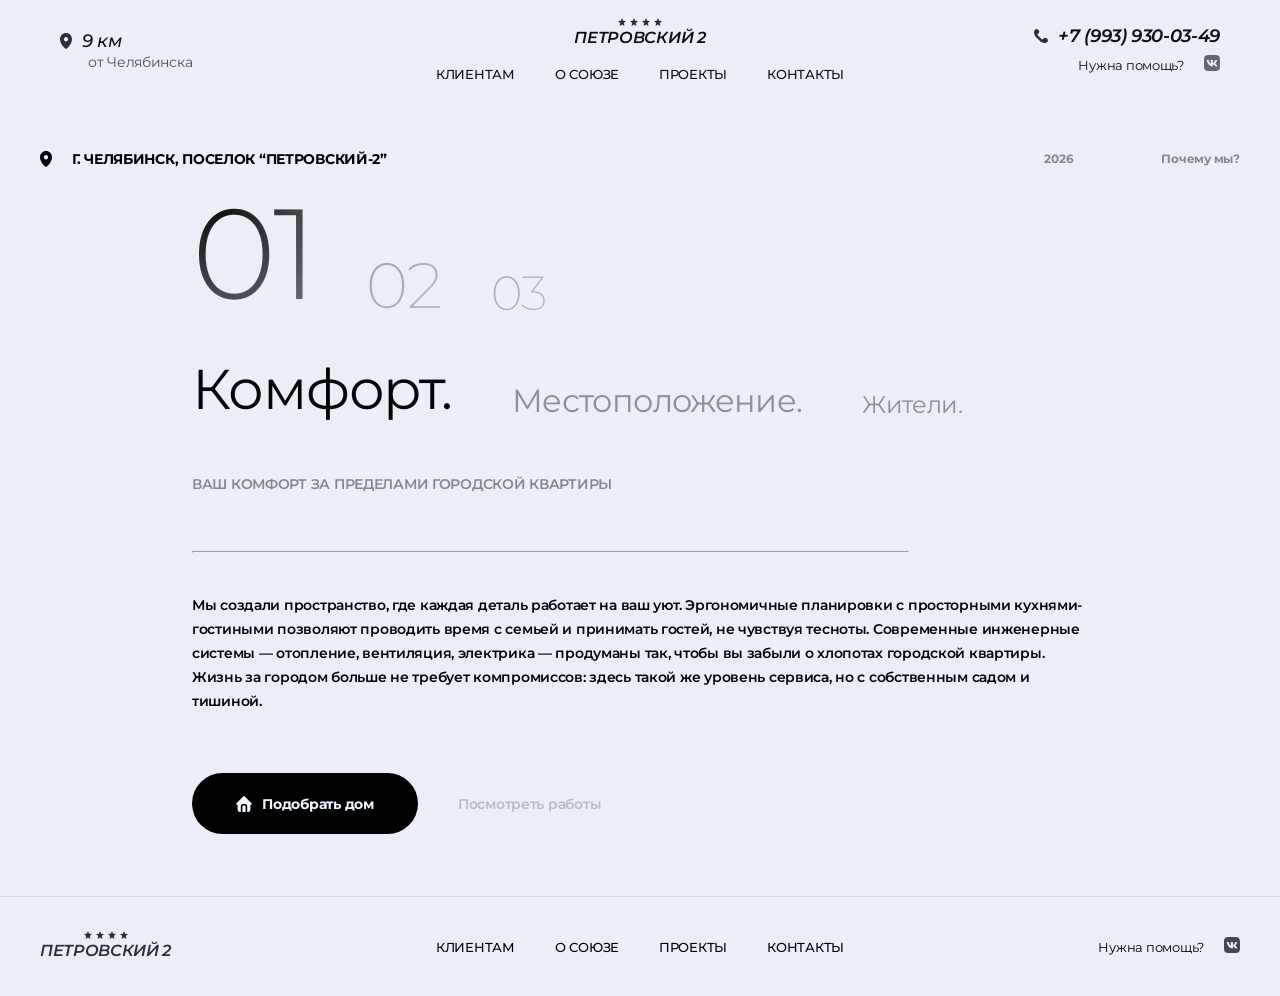
==== about.html @ 2d5f58c2 "new page" ====
<!DOCTYPE html>
<html lang="ru">

<head>
    <meta charset="UTF-8">
    <meta name="viewport" content="width=device-width, initial-scale=1.0, maximum-scale=1.0, user-scalable=yes">
    <title>ПЕТРОВСКИЙ 2</title>
    <link rel="stylesheet" href="assets/styles/css/about.css">
    <link rel="preconnect" href="https://fonts.googleapis.com">
    <link rel="preconnect" href="https://fonts.gstatic.com" crossorigin>
    <link
        href="https://fonts.googleapis.com/css2?family=Montserrat:wght@100;200;300;400;500;600;700;800;900&family=Montserrat+Alternates:wght@100;200;300;400;500;600;700;800;900&display=swap"
        rel="stylesheet">
    <!-- <link rel="stylesheet" href="assets/styles/css/cursor.css"> -->
      <link rel="icon" href="favicon.ico">
</head>

<body>

    <!-- Модальное окно для фото на весь экран -->
    <div id="imageModal" class="modal">
        <span class="modal-close">&times;</span>
        <img id="modalImage" src="" alt="Полноэкранное фото">
    </div>
    <!-- Блок 1: Герой (Hero) -->
    <section class="hero">
        <header class="hero__header">
            <div class="hero__location mobile-hidden">
                <div class="hero__distance">
                    <svg width="12" height="16" viewBox="0 0 12 16" fill="#2C2F37" xmlns="http://www.w3.org/2000/svg">
                        <path fill-rule="evenodd" clip-rule="evenodd"
                            d="M6.24686 15.919L6.24857 15.9181L6.25286 15.915L6.26571 15.9048L6.31629 15.867C6.35971 15.8341 6.42114 15.7861 6.50057 15.723C6.65829 15.5977 6.882 15.4132 7.149 15.1763C7.84989 14.555 8.50527 13.8806 9.10971 13.1585C10.5274 11.458 12 9.0313 12 6.25613C12 4.59832 11.3683 3.00717 10.2437 1.83382C9.6879 1.25305 9.0268 0.792033 8.29849 0.477308C7.57017 0.162584 6.78902 0.000368273 6 0C5.21101 0.000310056 4.42988 0.162456 3.70156 0.477103C2.97325 0.791751 2.31214 1.25269 1.75629 1.83337C0.630729 3.00949 -0.000615818 4.59954 4.5074e-07 6.25657C4.5074e-07 9.0313 1.47257 11.458 2.89029 13.1585C3.49473 13.8806 4.15011 14.555 4.851 15.1763C5.11843 15.4132 5.34171 15.5977 5.49943 15.723C5.5768 15.7848 5.65495 15.8455 5.73386 15.9052L5.74757 15.915L5.75143 15.9181L5.75314 15.919C5.901 16.027 6.099 16.027 6.24686 15.919ZM8.14286 6.22235C8.14286 6.81173 7.91709 7.37698 7.51523 7.79373C7.11337 8.21049 6.56832 8.44462 6 8.44462C5.43168 8.44462 4.88663 8.21049 4.48477 7.79373C4.08291 7.37698 3.85714 6.81173 3.85714 6.22235C3.85714 5.63297 4.08291 5.06773 4.48477 4.65097C4.88663 4.23421 5.43168 4.00008 6 4.00008C6.56832 4.00008 7.11337 4.23421 7.51523 4.65097C7.91709 5.06773 8.14286 5.63297 8.14286 6.22235Z"
                            fill="#2C2F37" />
                    </svg>
                    <span>9 км</span>
                </div>
                <span class="hero__city">от Челябинска</span>
            </div>

            <div class="hero__brand">
               
                <div class="hero__social">
                    <svg width="8" height="8" viewBox="0 0 8 8" fill="none" xmlns="http://www.w3.org/2000/svg">
                        <path
                            d="M1.5259 8L2.1822 5.04135L0 3.05221L2.8745 2.79048L4.00026 0L5.12603 2.78992L8 3.05165L5.8178 5.04079L6.47463 7.99944L4.00026 6.42907L1.5259 8Z"
                            fill="#2C2F37" />
                    </svg>
                    <svg width="8" height="8" viewBox="0 0 8 8" fill="none" xmlns="http://www.w3.org/2000/svg">
                        <path
                            d="M1.5259 8L2.1822 5.04135L0 3.05221L2.8745 2.79048L4.00026 0L5.12603 2.78992L8 3.05165L5.8178 5.04079L6.47463 7.99944L4.00026 6.42907L1.5259 8Z"
                            fill="#2C2F37" />
                    </svg>
                    <svg width="8" height="8" viewBox="0 0 8 8" fill="none" xmlns="http://www.w3.org/2000/svg">
                        <path
                            d="M1.5259 8L2.1822 5.04135L0 3.05221L2.8745 2.79048L4.00026 0L5.12603 2.78992L8 3.05165L5.8178 5.04079L6.47463 7.99944L4.00026 6.42907L1.5259 8Z"
                            fill="#2C2F37" />
                    </svg>
                    <svg width="8" height="8" viewBox="0 0 8 8" fill="none" xmlns="http://www.w3.org/2000/svg">
                        <path
                            d="M1.5259 8L2.1822 5.04135L0 3.05221L2.8745 2.79048L4.00026 0L5.12603 2.78992L8 3.05165L5.8178 5.04079L6.47463 7.99944L4.00026 6.42907L1.5259 8Z"
                            fill="#2C2F37" />
                    </svg>
                </div>
                <div class="hero__logo"><a href="index.html">ПЕТРОВСКИЙ 2</a></div>
                <nav class="hero__nav mobile-hidden">
                    <a href="#faq">КЛИЕНТАМ</a>
                    <a href="about.html">О СОЮЗЕ</a>
                    <a href="projects.html">ПРОЕКТЫ </a>
                    <a href="#contact">КОНТАКТЫ</a>
                </nav>
            </div>

            <div class="hero__contacts">
                <div class="hero__phone mobile-hidden">
                    <svg width="14" height="14" viewBox="0 0 14 14" fill="#2C2F37" xmlns="http://www.w3.org/2000/svg">
                        <path
                            d="M3.25111 5.65444L8.30978 10.6789C8.85189 10.0512 12.2842 6.37156 14 11.3976C14 11.3976 13.8196 14 10.1158 14C7.497 14 4.78722 10.8593 2.89022 9.06422C1.26467 7.53822 0 5.56422 0 3.76911C0 0.0902224 2.52933 0 2.52933 0C8.30978 1.974 3.25189 5.65444 3.25189 5.65444"
                            fill="#2C2F37" />
                    </svg>
                    <span>+7 (993) 930-03-49</span>
                </div>
                <div class="hero__help mobile-hidden">
                    <span>Нужна помощь?</span>
                    <div class="hero__help-icons">
                        <a href="https://vk.ru/m.petrovka2" target="_blank"><svg width="16" height="16" viewBox="0 0 16 16" fill="#2C2F37"
                                xmlns="http://www.w3.org/2000/svg">
                                <path
                                    d="M10.4584 0H5.5504C1.0656 0 0 1.0664 0 5.5416V10.4504C0 14.9336 1.0584 16 5.5416 16H10.4504C14.9336 16 16 14.9416 16 10.4584V5.5504C16 1.0656 14.9416 0 10.4584 0ZM12.9168 11.416H11.7496C11.308 11.416 11.1752 11.0584 10.3832 10.2664C9.692 9.6 9.4 9.5168 9.2248 9.5168C8.9832 9.5168 8.9168 9.5832 8.9168 9.9168V10.9664C8.9168 11.2504 8.8248 11.4168 8.0832 11.4168C7.3636 11.3679 6.66586 11.149 6.04728 10.7781C5.4287 10.4073 4.90693 9.89491 4.5248 9.2832C3.61788 8.15561 2.98722 6.83156 2.6832 5.4168C2.6832 5.2416 2.7496 5.0832 3.0832 5.0832H4.2504C4.5504 5.0832 4.6584 5.2168 4.7752 5.5248C5.3416 7.192 6.308 8.6416 6.7 8.6416C6.8504 8.6416 6.916 8.5752 6.916 8.2V6.4832C6.8664 5.7 6.4504 5.6336 6.4504 5.3504C6.45574 5.2757 6.48997 5.20603 6.54583 5.15614C6.60169 5.10626 6.67478 5.0801 6.7496 5.0832H8.5832C8.8336 5.0832 8.9168 5.208 8.9168 5.508V7.8248C8.9168 8.0752 9.0248 8.1584 9.1 8.1584C9.2504 8.1584 9.3664 8.0752 9.6416 7.8C10.2327 7.07915 10.7156 6.27606 11.0752 5.416C11.1122 5.31284 11.1818 5.22455 11.2734 5.16449C11.3651 5.10444 11.4739 5.0759 11.5832 5.0832H12.7504C13.1 5.0832 13.1744 5.2584 13.1 5.508C12.6756 6.45876 12.1505 7.36125 11.5336 8.2C11.408 8.392 11.3576 8.492 11.5336 8.7168C11.6496 8.892 12.0584 9.2336 12.3336 9.5584C12.7334 9.95744 13.0655 10.419 13.3168 10.9248C13.4168 11.2496 13.2496 11.416 12.9168 11.416Z"
                                    fill="#2C2F37" />
                            </svg></a>
                    </div>
                </div>
                <!-- Бургер-меню (видно только на мобилке) -->
                <button class="hero__burger" aria-label="Меню">
                    <span style="width: 50%;"></span>
                    <span></span>
                    <span style="display: flex; width: 50%; margin-left: auto;"></span>
                </button>
            </div>

        </header>
        
    </section>

    <!-- Блок 2: О компании (About) -->
    <section id="faq" class="about">
        <div class="about__header">
            <div class="about__location">
                <!-- SVG виден на мобилке над текстом -->
                <svg width="12" height="16" viewBox="0 0 12 16" fill="none" xmlns="http://www.w3.org/2000/svg">
                    <path fill-rule="evenodd" clip-rule="evenodd"
                        d="M6.24686 15.919L6.24857 15.9181L6.25286 15.915L6.26571 15.9048L6.31629 15.867C6.35971 15.8341 6.42114 15.7861 6.50057 15.723C6.65829 15.5977 6.882 15.4132 7.149 15.1763C7.84989 14.555 8.50527 13.8806 9.10971 13.1585C10.5274 11.458 12 9.0313 12 6.25613C12 4.59832 11.3683 3.00717 10.2437 1.83382C9.6879 1.25305 9.0268 0.792033 8.29849 0.477308C7.57017 0.162584 6.78902 0.000368273 6 0C5.21101 0.000310056 4.42988 0.162456 3.70156 0.477103C2.97325 0.791751 2.31214 1.25269 1.75629 1.83337C0.630729 3.00949 -0.000615818 4.59954 4.5074e-07 6.25657C4.5074e-07 9.0313 1.47257 11.458 2.89029 13.1585C3.49473 13.8806 4.15011 14.555 4.851 15.1763C5.11843 15.4132 5.34171 15.5977 5.49943 15.723C5.5768 15.7848 5.65495 15.8455 5.73386 15.9052L5.74757 15.915L5.75143 15.9181L5.75314 15.919C5.901 16.027 6.099 16.027 6.24686 15.919ZM8.14286 6.22235C8.14286 6.81173 7.91709 7.37698 7.51523 7.79373C7.11337 8.21049 6.56832 8.44462 6 8.44462C5.43168 8.44462 4.88663 8.21049 4.48477 7.79373C4.08291 7.37698 3.85714 6.81173 3.85714 6.22235C3.85714 5.63297 4.08291 5.06773 4.48477 4.65097C4.88663 4.23421 5.43168 4.00008 6 4.00008C6.56832 4.00008 7.11337 4.23421 7.51523 4.65097C7.91709 5.06773 8.14286 5.63297 8.14286 6.22235Z"
                        fill="#000" />
                </svg>
                <span><b>Г. ЧЕЛЯБИНСК,</b> ПОСЕЛОК “ПЕТРОВСКИЙ-2”</span>
            </div>
            <div class="about__years">
                <span>2026</span>
                <span>Почему мы?</span>
            </div>
        </div>

        <div class="about__content">
            <div class="about__numbers" id="aboutNumbersContainer">
                <span class="about__number" id="about-number-1">01</span>
                <span class="about__number" id="about-number-2">02</span>
                <span class="about__number" id="about-number-3">03</span>
            </div>
            <div class="about__info">
                <div class="about__titles" id="aboutTitlesContainer">
                    <h2 class="about__title" id="about-title-1">Комфорт.</h2>
                    <h3 class="about__subtitle" id="about-title-2">Местоположение.</h3>
                    <h3 class="about__subtitle" id="about-title-3">Жители.</h3>
                </div>
                <p class="about__caption" id="about-caption">Ваш комфорт за пределами городской квартиры</p>
            </div>
            <hr style="background-color: #5E7291; width: 80%; height: 2px;" class="about__divider">
            <p class="about__text" id="about-text">
                Мы продумали всё до мелочей: от эргономичных планировок с просторными кухнями-гостиными до <br>
                современных инженерных систем. <br><br><br>
                Жизнь в собственном доме больше не требует компромиссов с привычным уровнем сервиса и уюта.
            </p>
            <div class="about__actions">
                <a style="text-decoration: none;" href="tel:+79939300349">
                <button class="about__btn about__btn--primary">
                    <!-- SVG скрыт на мобилке -->
                    <img class="mobile-hidden" src="assets/svg/Vector (6).svg" alt="">
                    Подобрать дом
                </button></a>
               <a href="projects.html"><button class="about__btn about__btn--text">Посмотреть работы</button></a> 
            </div>
        </div>

        <!-- Полоски слайдера для about (скрыты на мобилке) -->
        <div class="about__slider-bars mobile-hidden">
            <div class="about__slider-bar" data-about-index="0">
                <div class="about__slider-progress"></div>
            </div>
            <div class="about__slider-bar" data-about-index="1">
                <div class="about__slider-progress"></div>
            </div>
            <div class="about__slider-bar" data-about-index="2">
                <div class="about__slider-progress"></div>
            </div>
        </div>

 
    </section>

    

    <!-- Футер -->
    <footer class="footer">
         <div style="margin-top: 7px;" class="logo-container-footer">
                <div style="justify-content: center;" class="social-icons">
                    <svg width="8" height="8" viewBox="0 0 8 8" fill="none" xmlns="http://www.w3.org/2000/svg">
                        <path
                            d="M1.5259 8L2.1822 5.04135L0 3.05221L2.8745 2.79048L4.00026 0L5.12603 2.78992L8 3.05165L5.8178 5.04079L6.47463 7.99944L4.00026 6.42907L1.5259 8Z"
                            fill="#2C2F37" />
                    </svg>

                    <svg width="8" height="8" viewBox="0 0 8 8" fill="none" xmlns="http://www.w3.org/2000/svg">
                        <path
                            d="M1.5259 8L2.1822 5.04135L0 3.05221L2.8745 2.79048L4.00026 0L5.12603 2.78992L8 3.05165L5.8178 5.04079L6.47463 7.99944L4.00026 6.42907L1.5259 8Z"
                            fill="#2C2F37" />
                    </svg><svg width="8" height="8" viewBox="0 0 8 8" fill="none" xmlns="http://www.w3.org/2000/svg">
                        <path
                            d="M1.5259 8L2.1822 5.04135L0 3.05221L2.8745 2.79048L4.00026 0L5.12603 2.78992L8 3.05165L5.8178 5.04079L6.47463 7.99944L4.00026 6.42907L1.5259 8Z"
                            fill="#2C2F37" />
                    </svg><svg width="8" height="8" viewBox="0 0 8 8" fill="none" xmlns="http://www.w3.org/2000/svg">
                        <path
                            d="M1.5259 8L2.1822 5.04135L0 3.05221L2.8745 2.79048L4.00026 0L5.12603 2.78992L8 3.05165L5.8178 5.04079L6.47463 7.99944L4.00026 6.42907L1.5259 8Z"
                            fill="#2C2F37" />
                    </svg>
                </div>
                <div class="logo"> <a style="text-decoration: none; color: #2c2f37;" href="index.html">ПЕТРОВСКИЙ 2</a></div>
            </div>
        <nav class="footer__nav">
            <a href="index.html#faq">КЛИЕНТАМ </a>
            <a href="about.html">О СОЮЗЕ</a>
            <a href="projects.html">ПРОЕКТЫ</a>
            <a href="#contact">КОНТАКТЫ</a>
        </nav>
        <div class="footer__help">
            <span>Нужна помощь?</span>
            <div class="footer__help-icons">
                <a href="https://vk.ru/m.petrovka2" target="_blank"><svg width="16" height="16" viewBox="0 0 16 16" fill="none"
                        xmlns="http://www.w3.org/2000/svg">
                        <path
                            d="M10.4584 0H5.5504C1.0656 0 0 1.0664 0 5.5416V10.4504C0 14.9336 1.0584 16 5.5416 16H10.4504C14.9336 16 16 14.9416 16 10.4584V5.5504C16 1.0656 14.9416 0 10.4584 0ZM12.9168 11.416H11.7496C11.308 11.416 11.1752 11.0584 10.3832 10.2664C9.692 9.6 9.4 9.5168 9.2248 9.5168C8.9832 9.5168 8.9168 9.5832 8.9168 9.9168V10.9664C8.9168 11.2504 8.8248 11.4168 8.0832 11.4168C7.3636 11.3679 6.66586 11.149 6.04728 10.7781C5.4287 10.4073 4.90693 9.89491 4.5248 9.2832C3.61788 8.15561 2.98722 6.83156 2.6832 5.4168C2.6832 5.2416 2.7496 5.0832 3.0832 5.0832H4.2504C4.5504 5.0832 4.6584 5.2168 4.7752 5.5248C5.3416 7.192 6.308 8.6416 6.7 8.6416C6.8504 8.6416 6.916 8.5752 6.916 8.2V6.4832C6.8664 5.7 6.4504 5.6336 6.4504 5.3504C6.45574 5.2757 6.48997 5.20603 6.54583 5.15614C6.60169 5.10626 6.67478 5.0801 6.7496 5.0832H8.5832C8.8336 5.0832 8.9168 5.208 8.9168 5.508V7.8248C8.9168 8.0752 9.0248 8.1584 9.1 8.1584C9.2504 8.1584 9.3664 8.0752 9.6416 7.8C10.2327 7.07915 10.7156 6.27606 11.0752 5.416C11.1122 5.31284 11.1818 5.22455 11.2734 5.16449C11.3651 5.10444 11.4739 5.0759 11.5832 5.0832H12.7504C13.1 5.0832 13.1744 5.2584 13.1 5.508C12.6756 6.45876 12.1505 7.36125 11.5336 8.2C11.408 8.392 11.3576 8.492 11.5336 8.7168C11.6496 8.892 12.0584 9.2336 12.3336 9.5584C12.7334 9.95744 13.0655 10.419 13.3168 10.9248C13.4168 11.2496 13.2496 11.416 12.9168 11.416Z"
                            fill="currentColor" />
                    </svg></a>
            </div>
        </div>
    </footer>

    <script>
        // Слайдер для hero фона
class HeroSlider {
    constructor() {
        this.heroSection = document.querySelector('.hero');
        this.sliderBars = document.querySelectorAll('.hero__slider-bar');
        this.currentSlideSpan = document.getElementById('currentSlideNumber');
        this.currentSlideSpanMobile = document.getElementById('currentSlideNumberMobile');
        this.totalSlidesSpan = document.querySelector('.hero__pagination-number');
        this.totalSlidesSpanMobile = document.getElementById('totalSlidesMobile');
        
        this.images = [
        
        ];

        this.totalSlides = this.sliderBars.length;
        this.currentSlide = 0;
        this.intervalTime = 10000; // 10 секунд
        this.timer = null;

        this.init();
    }

    init() {
        if (!this.heroSection) return;

        // Предзагрузка изображений
        this.images.forEach(src => { 
            const img = new Image();
            img.src = src; 
        });

        // Инициализация номеров слайдов
        const totalStr = `/ ${this.totalSlides.toString().padStart(2, '0')}`;
        if (this.totalSlidesSpan) this.totalSlidesSpan.textContent = totalStr;
        if (this.totalSlidesSpanMobile) this.totalSlidesSpanMobile.textContent = totalStr;

        // Клик по полоскам
        this.sliderBars.forEach((bar, index) => {
            bar.addEventListener('click', () => this.goToSlide(index));
        });

        // Убрали события mouseenter/mouseleave (паузы больше нет)

        // Запуск первого слайда
        this.updateSlide();
    }

    startSlider() {
        this.stopTimer();
        this.timer = setInterval(() => this.nextSlide(), this.intervalTime);
        this.updateActiveBar();
    }

    stopTimer() {
        if (this.timer) {
            clearInterval(this.timer);
            this.timer = null;
        }
    }

    nextSlide() {
        this.currentSlide = (this.currentSlide + 1) % this.totalSlides;
        this.updateSlide();
    }

    goToSlide(index) {
        if (this.currentSlide === index) return;
        this.currentSlide = index;
        this.updateSlide();
    }

    updateSlide() {
        // Смена картинки (плавность обеспечивается CSS transition в .hero)
        if (this.heroSection) {
            this.heroSection.style.backgroundImage = `url('${this.images[this.currentSlide]}')`;
        }

        // Обновление цифр
        const slideNumber = (this.currentSlide + 1).toString().padStart(2, '0');
        if (this.currentSlideSpan) this.currentSlideSpan.textContent = slideNumber;
        if (this.currentSlideSpanMobile) this.currentSlideSpanMobile.textContent = slideNumber;

        this.startSlider();
    }

    updateActiveBar() {
        this.sliderBars.forEach((bar, index) => {
            const progress = bar.querySelector('.hero__slider-progress');
            if (!progress) return;

            // Сброс состояния
            bar.classList.remove('active');
            progress.style.transition = 'none';
            progress.style.width = '0%';

            if (index === this.currentSlide) {
                // Force reflow для перезапуска анимации с 0%
                void bar.offsetWidth; 
                
                bar.classList.add('active');
                // Запуск заполнения
                progress.style.transition = `width ${this.intervalTime}ms linear`;
                progress.style.width = '100%';
            }
        });
    }
}

// Запуск
document.addEventListener('DOMContentLoaded', () => {
    new HeroSlider();
});



        // Слайдер для about секции
        class AboutSlider {
            constructor() {
                this.numbers = document.querySelectorAll('.about__number');
                this.titles = document.querySelectorAll('.about__title, .about__subtitle');
                this.titlesContainer = document.querySelector('.about__titles');
                this.sliderBars = document.querySelectorAll('.about__slider-bar');
                this.caption = document.getElementById('about-caption');
                this.text = document.getElementById('about-text');

                // Сохраняем ссылки на конкретные элементы
                this.number1 = document.getElementById('about-number-1');
                this.number2 = document.getElementById('about-number-2');
                this.number3 = document.getElementById('about-number-3');

                this.title1 = document.getElementById('about-title-1');
                this.title2 = document.getElementById('about-title-2');
                this.title3 = document.getElementById('about-title-3');

                this.currentSlide = 0;
                this.totalSlides = 3;
                this.intervalTime = 25000;
                this.interval = null;

                // Контент для каждого слайда
                this.slidesData = [
                    {
                        caption: 'Ваш комфорт за пределами городской квартиры',
                        text: 'Мы создали пространство, где каждая деталь работает на ваш уют. Эргономичные планировки с просторными кухнями-гостиными позволяют проводить время с семьей и принимать гостей, не чувствуя тесноты. Современные инженерные системы — отопление, вентиляция, электрика — продуманы так, чтобы вы забыли о хлопотах городской квартиры. Жизнь за городом больше не требует компромиссов: здесь такой же уровень сервиса, но с собственным садом и тишиной.'
                    },
                    {
                        caption: 'Идеальное расположение в экологически чистом районе',
                        text: 'Посёлок «Петровский-2» расположен всего в нескольких километрах от Челябинска — идеальный баланс между уединением загородной жизни и доступностью городской инфраструктуры. Чистый воздух, виды на природу и при этом быстрая связь с центром: вы всегда сможете добраться до работы, школ или торговых центров без лишних пробок.'
                    },
                    {
                        caption: 'Дружное сообщество и развитая инфраструктура',
                        text: 'Наши дома выбирают те, кто ценит покой, но не хочет отказываться от привычного комфорта. Здесь селятся молодые семьи с детьми, для которых важно безопасное пространство для игр, и люди, уставшие от шума мегаполиса, но нуждающиеся в качественных коммуникациях и добрососедской атмосфере. В «Петровском-2» формируется сообщество, где каждый чувствует себя частью уютного загородного клуба.'
                    }
                ];

                this.init();
            }

            init() {
                // Устанавливаем тексты цифр
                if (this.number1) this.number1.textContent = '01';
                if (this.number2) this.number2.textContent = '02';
                if (this.number3) this.number3.textContent = '03';

                // Устанавливаем тексты заголовков
                if (this.title1) this.title1.textContent = 'Комфорт.';
                if (this.title2) this.title2.textContent = 'Местоположение.';
                if (this.title3) this.title3.textContent = 'Жители.';

                // Активируем первый слайд
                this.activateSlide(0);

                // Запускаем автоплей
                this.startAutoPlay();

                // Добавляем обработчики на цифры
                this.numbers.forEach((number, index) => {
                    number.addEventListener('click', () => {
                        this.goToSlide(index);
                    });
                });

                // Добавляем обработчики на заголовки
                this.titles.forEach((title, index) => {
                    title.addEventListener('click', () => {
                        this.goToSlide(index);
                    });
                });

                // Добавляем обработчики на полоски
                this.sliderBars.forEach((bar, index) => {
                    bar.addEventListener('click', () => {
                        this.goToSlide(index);
                    });
                });

                // Ховер на полоски
                const barsContainer = document.querySelector('.about__slider-bars');
                if (barsContainer) {
                    barsContainer.addEventListener('mouseenter', () => this.stopAutoPlay());
                    barsContainer.addEventListener('mouseleave', () => this.startAutoPlay());
                }
            }

            activateSlide(index) {
                // Убираем классы слайдов с контейнера заголовков
                if (this.titlesContainer) {
                    this.titlesContainer.classList.remove('slide-0', 'slide-1', 'slide-2');
                    this.titlesContainer.classList.add(`slide-${index}`);
                }

                // Убираем все классы размеров с цифр
                this.numbers.forEach(num => {
                    num.classList.remove('about__number--lg', 'about__number--md', 'about__number--sm');
                });

                // Убираем все классы размеров с заголовков
                this.titles.forEach(title => {
                    title.classList.remove('about__title--lg', 'about__title--md', 'about__title--sm',
                        'about__subtitle--lg', 'about__subtitle--md', 'about__subtitle--sm');
                });

                // В зависимости от индекса применяем нужные классы
                if (index === 0) {
                    this.number1.classList.add('about__number--lg');
                    this.number2.classList.add('about__number--md');
                    this.number3.classList.add('about__number--sm');

                    this.title1.classList.add('about__title--lg');
                    this.title2.classList.add('about__subtitle--md');
                    this.title3.classList.add('about__subtitle--sm');
                }
                else if (index === 1) {
                    this.number1.classList.add('about__number--md');
                    this.number2.classList.add('about__number--lg');
                    this.number3.classList.add('about__number--md');

                    this.title1.classList.add('about__title--md');
                    this.title2.classList.add('about__subtitle--lg');
                    this.title3.classList.add('about__subtitle--md');
                }
                else if (index === 2) {
                    this.number1.classList.add('about__number--sm');
                    this.number2.classList.add('about__number--md');
                    this.number3.classList.add('about__number--lg');

                    this.title1.classList.add('about__title--sm');
                    this.title2.classList.add('about__subtitle--md');
                    this.title3.classList.add('about__subtitle--lg');
                }

                // Обновляем текст
                if (this.caption) this.caption.textContent = this.slidesData[index].caption;
                if (this.text) this.text.textContent = this.slidesData[index].text;

                // Обновляем полоски
                this.updateBars(index);

                // Для мобильной версии показываем только активный заголовок
                this.showOnlyActiveTitleOnMobile(index);
            }

            showOnlyActiveTitleOnMobile(index) {
                // Проверяем, мобильная ли версия
                if (window.innerWidth <= 768) {
                    // Скрываем все заголовки
                    this.titles.forEach(title => {
                        title.style.display = 'none';
                    });

                    // Показываем только активный заголовок
                    if (index === 0 && this.title1) {
                        this.title1.style.display = 'block';
                    } else if (index === 1 && this.title2) {
                        this.title2.style.display = 'block';
                    } else if (index === 2 && this.title3) {
                        this.title3.style.display = 'block';
                    }
                } else {
                    // На десктопе показываем все заголовки
                    this.titles.forEach(title => {
                        title.style.display = 'block';
                    });
                }
            }

            updateBars(index) {
                this.sliderBars.forEach((bar, i) => {
                    bar.classList.remove('active');
                    const progress = bar.querySelector('.about__slider-progress');
                    if (progress) {
                        progress.style.animation = 'none';
                    }
                });

                const currentBar = this.sliderBars[index];
                if (currentBar) {
                    currentBar.classList.add('active');
                    const progress = currentBar.querySelector('.about__slider-progress');
                    if (progress) {
                        progress.style.animation = 'about-progress 10s linear forwards';
                    }
                }
            }

            goToSlide(index) {
                this.currentSlide = index;
                this.activateSlide(index);
                this.stopAutoPlay();
                this.startAutoPlay();
            }

            nextSlide() {
                this.currentSlide = (this.currentSlide + 1) % this.totalSlides;
                this.activateSlide(this.currentSlide);
            }

            startAutoPlay() {
                this.stopAutoPlay();
                this.interval = setInterval(() => this.nextSlide(), this.intervalTime);
            }

            stopAutoPlay() {
                if (this.interval) {
                    clearInterval(this.interval);
                    this.interval = null;
                }
            }
        }

        // Добавляем обработчик изменения размера окна
        window.addEventListener('resize', () => {
            const aboutSlider = window.aboutSlider;
            if (aboutSlider) {
                aboutSlider.showOnlyActiveTitleOnMobile(aboutSlider.currentSlide);
            }
        });

        // Бургер-меню для мобильной версии
// Бургер-меню для мобильной версии
class MobileMenu {
    constructor() {
        this.burger = document.querySelector('.hero__burger');
        this.mobileMenu = null;
        this.overlay = null;
        this.init();
    }

    init() {
        if (!this.burger) {
            console.log('Бургер не найден');
            return;
        }

        if (!document.querySelector('.hero__mobile-menu')) {
            this.createMobileMenu();
        } else {
            this.mobileMenu = document.querySelector('.hero__mobile-menu');
        }
        
        this.createOverlay();

        const newBurger = this.burger.cloneNode(true);
        this.burger.parentNode.replaceChild(newBurger, this.burger);
        this.burger = newBurger;

        this.burger.addEventListener('click', (e) => {
            e.preventDefault();
            e.stopPropagation();
            this.toggleMenu();
        });
        
        if (this.overlay) {
            this.overlay.addEventListener('click', () => this.closeMenu());
        }
        
        document.addEventListener('keydown', (e) => {
            if (e.key === 'Escape' && this.mobileMenu && this.mobileMenu.classList.contains('active')) {
                this.closeMenu();
            }
        });
    }

    createOverlay() {
        if (document.querySelector('.hero__menu-overlay')) {
            this.overlay = document.querySelector('.hero__menu-overlay');
            return;
        }
        
        this.overlay = document.createElement('div');
        this.overlay.className = 'hero__menu-overlay';
        this.overlay.style.cssText = `
            position: fixed;
            top: 0;
            left: 0;
            width: 100%;
            height: 100%;
            background: rgba(0, 0, 0, 0.5);
            z-index: 98;
            opacity: 0;
            visibility: hidden;
            transition: opacity 0.3s ease, visibility 0.3s ease;
        `;
        document.body.appendChild(this.overlay);
    }

    createMobileMenu() {
        const menu = document.createElement('div');
        menu.className = 'hero__mobile-menu';
        menu.style.cssText = `
            position: fixed;
            top: 70px;
            right: -100%;
            width: 80%;
            max-width: 400px;
            backdrop-filter: blur(10px);
            padding: 40px 30px;
            z-index: 99;
            transition: right 0.3s ease;
            display: flex;
            flex-direction: column;
        `;

        const nav = document.createElement('nav');
        nav.className = 'hero__mobile-nav';
        nav.style.cssText = `
            display: flex;
            flex-direction: column;
            gap: 25px;
            margin-bottom: 40px;
        `;
        
        const navLinks = [
            { text: 'КЛИЕНТАМ', href: '#faq' },
            { text: 'О СОЮЗЕ', href: 'about.html' },
            { text: 'ПРОЕКТЫ', href: 'projects.html' },
            { text: 'КОНТАКТЫ', href: '#contact' }
        ];

        const self = this;

        navLinks.forEach(link => {
            const a = document.createElement('a');
            a.href = link.href;
            a.textContent = link.text;
            a.style.cssText = `
                color: #F0F6FF;
                text-decoration: none;
                font-size: 24px;
                font-weight: 500;
                padding: 10px 0;
                border-bottom: 1px solid rgba(240, 246, 255, 0.1);
                transition: opacity 0.3s ease;
            `;
            
            a.addEventListener('click', (e) => {
                if (link.href.startsWith('#')) {
                    e.preventDefault();
                    // Пиздец, принудительно удаляем active со всех бургеров
                    document.querySelectorAll('.hero__burger').forEach(b => b.classList.remove('active'));
                    self.closeMenu();
                    const targetElement = document.querySelector(link.href);
                    if (targetElement) {
                        setTimeout(() => {
                            targetElement.scrollIntoView({
                                behavior: 'smooth',
                                block: 'start'
                            });
                        }, 300);
                    }
                } else {
                    document.querySelectorAll('.hero__burger').forEach(b => b.classList.remove('active'));
                    self.closeMenu();
                }
            });
            
            nav.appendChild(a);
        });

        const contacts = document.createElement('div');
        contacts.className = 'hero__mobile-contacts';
        contacts.style.cssText = `
            border-top: 1px solid rgba(240, 246, 255, 0.2);
            padding-top: 30px;
            margin-top: auto;
        `;
        contacts.innerHTML = `
            <div class="hero__mobile-phone" style="display: flex; align-items: center; gap: 12px; margin-bottom: 20px;">
                <svg width="22" height="22" viewBox="0 0 14 14" fill="none" xmlns="http://www.w3.org/2000/svg">
                    <path d="M3.25111 5.65444L8.30978 10.6789C8.85189 10.0512 12.2842 6.37156 14 11.3976C14 11.3976 13.8196 14 10.1158 14C7.497 14 4.78722 10.8593 2.89022 9.06422C1.26467 7.53822 0 5.56422 0 3.76911C0 0.0902224 2.52933 0 2.52933 0C8.30978 1.974 3.25189 5.65444 3.25189 5.65444" fill="#F0F6FF"/>
                </svg>
                <a href="tel:+79939300349" style="color: #F0F6FF; text-decoration: none; font-size: 18px;">+7 (993) 930-03-49</a>
            </div>
            <div class="hero__mobile-social">
                <a  href="https://vk.ru/m.petrovka2" target="_blank" style="display: inline-block;">
                    <svg width="34" height="34" viewBox="0 0 16 16" fill="none" xmlns="http://www.w3.org/2000/svg">
                        <path d="M10.4584 0H5.5504C1.0656 0 0 1.0664 0 5.5416V10.4504C0 14.9336 1.0584 16 5.5416 16H10.4504C14.9336 16 16 14.9416 16 10.4584V5.5504C16 1.0656 14.9416 0 10.4584 0ZM12.9168 11.416H11.7496C11.308 11.416 11.1752 11.0584 10.3832 10.2664C9.692 9.6 9.4 9.5168 9.2248 9.5168C8.9832 9.5168 8.9168 9.5832 8.9168 9.9168V10.9664C8.9168 11.2504 8.8248 11.4168 8.0832 11.4168C7.3636 11.3679 6.66586 11.149 6.04728 10.7781C5.4287 10.4073 4.90693 9.89491 4.5248 9.2832C3.61788 8.15561 2.98722 6.83156 2.6832 5.4168C2.6832 5.2416 2.7496 5.0832 3.0832 5.0832H4.2504C4.5504 5.0832 4.6584 5.2168 4.7752 5.5248C5.3416 7.192 6.308 8.6416 6.7 8.6416C6.8504 8.6416 6.916 8.5752 6.916 8.2V6.4832C6.8664 5.7 6.4504 5.6336 6.4504 5.3504C6.45574 5.2757 6.48997 5.20603 6.54583 5.15614C6.60169 5.10626 6.67478 5.0801 6.7496 5.0832H8.5832C8.8336 5.0832 8.9168 5.208 8.9168 5.508V7.8248C8.9168 8.0752 9.0248 8.1584 9.1 8.1584C9.2504 8.1584 9.3664 8.0752 9.6416 7.8C10.2327 7.07915 10.7156 6.27606 11.0752 5.416C11.1122 5.31284 11.1818 5.22455 11.2734 5.16449C11.3651 5.10444 11.4739 5.0759 11.5832 5.0832H12.7504C13.1 5.0832 13.1744 5.2584 13.1 5.508C12.6756 6.45876 12.1505 7.36125 11.5336 8.2C11.408 8.392 11.3576 8.492 11.5336 8.7168C11.6496 8.892 12.0584 9.2336 12.3336 9.5584C12.7334 9.95744 13.0655 10.419 13.3168 10.9248C13.4168 11.2496 13.2496 11.416 12.9168 11.416Z" fill="#F0F6FF"/>
                    </svg>
                </a>
            </div>
        `;
        
        const phoneLink = contacts.querySelector('.hero__mobile-phone a');
        if (phoneLink) {
            phoneLink.addEventListener('click', () => {
                document.querySelectorAll('.hero__burger').forEach(b => b.classList.remove('active'));
                self.closeMenu();
            });
        }
        
        const socialLink = contacts.querySelector('.hero__mobile-social a');
        if (socialLink) {
            socialLink.addEventListener('click', () => {
                document.querySelectorAll('.hero__burger').forEach(b => b.classList.remove('active'));
                self.closeMenu();
            });
        }

        menu.appendChild(nav);
        menu.appendChild(contacts);

        document.body.appendChild(menu);
        this.mobileMenu = menu;
    }

    openMenu() {
        if (this.burger) this.burger.classList.add('active');
        if (this.mobileMenu) {
            this.mobileMenu.style.right = '0';
            this.mobileMenu.classList.add('active');
        }
        if (this.overlay) {
            this.overlay.style.opacity = '1';
            this.overlay.style.visibility = 'visible';
            this.overlay.classList.add('active');
        }
        document.body.style.overflow = 'hidden';
    }

    closeMenu() {
        // Пиздец, принудительно удаляем active со всех бургеров
        document.querySelectorAll('.hero__burger').forEach(b => b.classList.remove('active'));
        if (this.mobileMenu) {
            this.mobileMenu.style.right = '-100%';
            this.mobileMenu.classList.remove('active');
        }
        if (this.overlay) {
            this.overlay.style.opacity = '0';
            this.overlay.style.visibility = 'hidden';
            this.overlay.classList.remove('active');
        }
        document.body.style.overflow = '';
    }

    toggleMenu() {
        if (this.mobileMenu && this.mobileMenu.classList.contains('active')) {
            this.closeMenu();
        } else {
            this.openMenu();
        }
    }
}
// Инициализация бургер-меню
document.addEventListener('DOMContentLoaded', () => {
    new MobileMenu();
});
        // Добавляем в DOMContentLoaded
        document.addEventListener('DOMContentLoaded', () => {
            new HeroSlider();
            new AboutSlider();
            new MobileMenu(); // Добавляем инициализацию мобильного меню
        });
        // Слайдер карточек домов
        class HouseCardSlider {
            constructor() {
                this.sliderContainer = document.querySelector('.hero__slider');
                this.cards = document.querySelectorAll('.hero__card');
                this.prevBtn = document.querySelector('.hero__slider-prev');
                this.nextBtn = document.querySelector('.hero__slider-next');
                this.tetherBtn = document.querySelector('.hero__card-tether .hero__card-btn');
                this.tetherLine = document.querySelector('.hero__tether-line');
                this.tetherContainer = document.querySelector('.hero__card-tether');
                this.currentIndex = 0;
                this.totalSlides = this.cards.length;
                this.isAnimating = false;

                this.housesData = [
                    {
                        id: 0,
                        title: 'Семейный',
                        fullTitle: 'Семейный дом',
                        area: '116 м²',
                        fullArea: '131 м²',
                        description: 'Уютный дом с продуманным зонированием. Просторная кухня-гостиная с выходом на террасу. Идеально для семьи с детьми.',
                        fullDescription: 'Вместительный двух этажный дом в современном стиле с лаконичным фасадом и светлой отделкой. Продуманное зонирование на одном этаже создает идеальное пространство для жизни и отдыха. Панорамные окна наполняют пространство светом, а просторная терраса расширяет жилую зону на улицу.',
                        square: '116 м²',
                        bedrooms: '3',
                        bathrooms: '1',
                        img: 'assets/img/Семейный дом.png'
                    },
                    {
                        id: 1,
                        title: 'Удобный',
                        fullTitle: 'Удобный дом',
                        area: '118 м²',
                        fullArea: '118 м²',
                        description: 'Минимализм и функциональность. Панорамное остекление, просторные помещения и современные технологии.',
                        fullDescription: 'Функциональный одноэтажный дом в современном стиле с лаконичным фасадом и светлой отделкой. Отсутствие лестниц делает проживание максимально комфортным для всей семьи. Панорамные окна наполняют пространство светом, а просторная терраса расширяет жилую зону на улицу.',
                        square: '118 м²',
                        bedrooms: '3',
                        bathrooms: '1',
                        img: 'assets/img/Удобный дом.png'
                    },
                    {
                        id: 2,
                        title: 'Уютный',
                        fullTitle: 'Уютный дом',
                        area: '134 м²',
                        fullArea: '134 м²',
                        description: 'Элегантный дизайн с элементами классики. Качественные материалы и продуманная планировка.',
                        fullDescription: 'Просторный двух этажный дом в современном стиле с лаконичным фасадом и светлой отделкой. Благодаря одному уровню все помещения легко доступны, что создает особую комфортную атмосферу. Панорамные окна наполняют пространство светом, а просторная терраса расширяет жилую зону на улицу.',
                        square: '134 м²',
                        bedrooms: '5',
                        bathrooms: '2',
                        img: 'assets/img/Уютный дом.png'
                    }
                ];

                this.init();
            }

            init() {
                if (this.cards.length === 0) return;

                this.setFixedHeights();
                this.updateCards();

                if (this.prevBtn) {
                    this.prevBtn.addEventListener('click', () => this.prevSlide());
                }
                if (this.nextBtn) {
                    this.nextBtn.addEventListener('click', () => this.nextSlide());
                }

                // ИСПРАВЛЕННЫЙ ОБРАБОТЧИК КНОПКИ "ПОДРОБНЕЕ"
                if (this.tetherBtn) {
                    // Удаляем старый обработчик, создаем новый
                    const newBtn = this.tetherBtn.cloneNode(true);
                    this.tetherBtn.parentNode.replaceChild(newBtn, this.tetherBtn);
                    this.tetherBtn = newBtn;

                    this.tetherBtn.addEventListener('click', (e) => {
                        e.preventDefault();
                        e.stopPropagation();

                        const activeHouse = this.housesData[this.currentIndex];

                        if (activeHouse) {
                            // Создаем ID для якоря (транслит)
                            let anchorId = '';
                            if (activeHouse.title === 'Семейный') anchorId = 'semeynyy';
                            else if (activeHouse.title === 'Удобный') anchorId = 'udobnyy';
                            else if (activeHouse.title === 'Уютный') anchorId = 'uyutnyy';

                            // Переходим на страницу с якорем
                            window.location.href = `projects.html#${anchorId}`;
                        }
                    });
                }

                this.cards.forEach((card, index) => {
                    card.addEventListener('click', (e) => {
                        if (!e.target.closest('.hero__card-btn')) {
                            this.goToSlide(index);
                        }
                    });
                });

                this.updateCardsContent();

                setTimeout(() => this.updateTetherConnection(), 100);

                window.addEventListener('resize', () => {
                    this.setFixedHeights();
                    this.updateTetherConnection();
                });
            }

            setFixedHeights() {
                let maxHeight = 0;

                this.cards.forEach(card => {
                    const inner = card.querySelector('.hero__card-inner');
                    if (inner) {
                        const originalDisplay = card.style.display;
                        card.style.display = 'block';
                        card.style.opacity = '0';
                        card.style.visibility = 'visible';

                        const height = inner.offsetHeight;
                        if (height > maxHeight) maxHeight = height;

                        card.style.display = originalDisplay;
                        card.style.opacity = '';
                        card.style.visibility = '';
                    }
                });

                if (maxHeight > 0) {
                    this.cards.forEach(card => {
                        card.style.height = `${maxHeight}px`;
                        const inner = card.querySelector('.hero__card-inner');
                        if (inner) {
                            inner.style.height = '100%';
                        }
                    });
                }
            }

            updateTetherConnection() {
                if (!this.tetherContainer) return;

                const activeCard = document.querySelector('.hero__card--active');

                if (activeCard) {
                    const cardRect = activeCard.getBoundingClientRect();
                    const containerRect = this.sliderContainer.parentElement.getBoundingClientRect();
                    const buttonWidth = this.tetherBtn ? this.tetherBtn.offsetWidth : 180;

                    const cardRight = cardRect.right - containerRect.left;
                    let leftPosition = cardRight - buttonWidth;

                    const maxLeft = containerRect.width - this.tetherContainer.offsetWidth;
                    leftPosition = Math.min(Math.max(leftPosition, 0), maxLeft);

                    // Убираем left, используем right для позиционирования
                    this.tetherContainer.style.position = 'absolute';
                    this.tetherContainer.style.right = 'auto';
                    // this.tetherContainer.style.left = `${leftPosition}px`;

                    if (this.tetherLine) {
                        this.tetherLine.style.animation = 'none';
                        this.tetherLine.offsetHeight;
                        this.tetherLine.style.animation = 'lineAppear 0.4s ease';

                        // Добавляем скругление краев на время анимации
                        this.tetherLine.style.borderRadius = '50px';
                        setTimeout(() => {
                            if (this.tetherLine) {
                                this.tetherLine.style.borderRadius = '0px';
                            }
                        }, 400);
                    }

                    if (this.tetherBtn) {
                        this.tetherBtn.style.animation = 'none';
                        this.tetherBtn.offsetHeight;
                        this.tetherBtn.style.animation = 'btnAppear 0.1s ease';
                    }
                }
            }

            updateCardsContent() {
                this.cards.forEach((card, index) => {
                    const house = this.housesData[index];
                    if (!house) return;

                    const img = card.querySelector('.hero__video-placeholder img');
                    const title = card.querySelector('.hero__house-title');
                    const area = card.querySelector('.hero__house-area');
                    const description = card.querySelector('.hero__house-description');
                    const specValues = card.querySelectorAll('.hero__spec-value');

                    if (img && img.src !== house.img) img.src = house.img;
                    if (title) title.textContent = house.title;
                    if (area) area.textContent = house.area;
                    if (description) description.textContent = house.description;
                    if (specValues.length >= 3) {
                        specValues[0].textContent = house.square;
                        specValues[1].textContent = house.bedrooms;
                        specValues[2].textContent = house.bathrooms;
                    }
                });
            }

            updateCards() {
                if (this.isAnimating) return;
                this.isAnimating = true;

                this.cards.forEach((card, index) => {
                    card.classList.remove('hero__card--active', 'hero__card--next', 'hero__card--prev');

                    let relativeIndex = (index - this.currentIndex + this.totalSlides) % this.totalSlides;

                    if (relativeIndex === 0) {
                        card.classList.add('hero__card--active');
                        card.style.opacity = '';
                        card.style.visibility = '';
                        card.style.pointerEvents = '';
                    } else if (relativeIndex === 1) {
                        card.classList.add('hero__card--next');
                        card.style.opacity = '';
                        card.style.visibility = '';
                        card.style.pointerEvents = '';
                    } else if (relativeIndex === this.totalSlides - 1) {
                        card.classList.add('hero__card--prev');
                        card.style.opacity = '';
                        card.style.visibility = '';
                        card.style.pointerEvents = '';
                    } else {
                        card.style.opacity = '0';
                        card.style.visibility = 'hidden';
                        card.style.pointerEvents = 'none';
                    }
                });

                this.animateTetherToNewPosition();

                setTimeout(() => {
                    this.isAnimating = false;
                }, 500);
            }

            animateTetherToNewPosition() {
                if (!this.tetherContainer) return;

                const activeCard = document.querySelector('.hero__card--active');

                if (activeCard) {
                    const cardRect = activeCard.getBoundingClientRect();
                    const containerRect = this.sliderContainer.parentElement.getBoundingClientRect();
                    const buttonWidth = this.tetherBtn ? this.tetherBtn.offsetWidth : 180;

                    const cardRight = cardRect.right - containerRect.left;
                    let newLeft = cardRight - buttonWidth;
                    const maxLeft = containerRect.width - this.tetherContainer.offsetWidth;
                    newLeft = Math.min(Math.max(newLeft, 0), maxLeft);

                    // Плавная анимация перемещения
                    this.tetherContainer.style.transition = 'left 0.5s cubic-bezier(0.4, 0, 0.2, 1)';
                    // this.tetherContainer.style.left = `${newLeft}px`;

                    // Анимация полоски с скруглением краев
                    if (this.tetherLine) {
                        this.tetherLine.style.transition = 'all 0.5s cubic-bezier(0.4, 0, 0.2, 1)';
                        this.tetherLine.style.transform = 'scaleX(0.8)';
                        this.tetherLine.style.borderRadius = '50px'; // Скругление на время анимации

                        setTimeout(() => {
                            if (this.tetherLine) {
                                this.tetherLine.style.transform = 'scaleX(1)';
                            }
                        }, 200);

                        setTimeout(() => {
                            if (this.tetherLine) {
                                this.tetherLine.style.borderRadius = '0px'; // Возвращаем обратно
                            }
                        }, 500);
                    }

                    if (this.tetherBtn) {
                        this.tetherBtn.style.transition = 'all 0.5s cubic-bezier(0.4, 0, 0.2, 1)';
                        this.tetherBtn.style.transform = 'translateY(5px)';

                        setTimeout(() => {
                            if (this.tetherBtn) {
                                this.tetherBtn.style.transform = 'translateY(0)';
                            }
                        }, 200);
                    }

                    setTimeout(() => {
                        if (this.tetherContainer) {
                            this.tetherContainer.style.transition = '';
                        }
                        if (this.tetherLine) {
                            this.tetherLine.style.transition = '';
                            this.tetherLine.style.transform = '';
                        }
                        if (this.tetherBtn) {
                            this.tetherBtn.style.transition = '';
                            this.tetherBtn.style.transform = '';
                        }
                    }, 500);
                }
            }

            goToSlide(index) {
                if (index === this.currentIndex || this.isAnimating) return;
                this.currentIndex = index;
                this.updateCards();
            }

            nextSlide() {
                const newIndex = (this.currentIndex + 1) % this.totalSlides;
                this.goToSlide(newIndex);
            }

            prevSlide() {
                const newIndex = (this.currentIndex - 1 + this.totalSlides) % this.totalSlides;
                this.goToSlide(newIndex);
            }
        }

        document.addEventListener('DOMContentLoaded', () => {
            new HouseCardSlider();
        });
    </script>
    <!-- <script src="assets/js/global-cursor.js"></script> -->
    <script>// Функционал смены изображений для галлерей проектов
// Функционал смены изображений для галлерей проектов
document.addEventListener('DOMContentLoaded', function () {
    const modal = document.getElementById('imageModal');
    const modalImage = document.getElementById('modalImage');
    const closeBtn = document.querySelector('.modal-close');
    
    // Переменные для зума
    let scale = 1;
    let panning = false;
    let startX = 0;
    let startY = 0;
    let translateX = 0;
    let translateY = 0;

    // Функция открытия модального окна
    function openModal(imageSrc) {
        // Сбрасываем трансформации
        scale = 1;
        translateX = 0;
        translateY = 0;
        updateTransform();
        
        modalImage.src = imageSrc;
        modal.classList.add('active');
        document.body.style.overflow = 'hidden';
    }

    // Функция обновления трансформации
    function updateTransform() {
        modalImage.style.transform = `translate(${translateX}px, ${translateY}px) scale(${scale})`;
        modalImage.style.cursor = scale > 1 ? 'zoom-out' : 'zoom-in';
    }

    // Функция закрытия модального окна
    function closeModal() {
        modal.classList.remove('active');
        document.body.style.overflow = '';
        modalImage.src = '';
        // Сбрасываем зум
        scale = 1;
        translateX = 0;
        translateY = 0;
        updateTransform();
    }

    // Зум при клике на изображение
    modalImage.addEventListener('click', function (e) {
        e.stopPropagation();
        if (scale === 1) {
            // Увеличиваем
            scale = 2.5;
            // Центрируем относительно точки клика
            const rect = modalImage.getBoundingClientRect();
            const x = (e.clientX - rect.left) / rect.width;
            const y = (e.clientY - rect.top) / rect.height;
            translateX = (0.5 - x) * modalImage.clientWidth * (scale - 1);
            translateY = (0.5 - y) * modalImage.clientHeight * (scale - 1);
        } else {
            // Уменьшаем обратно
            scale = 1;
            translateX = 0;
            translateY = 0;
        }
        updateTransform();
    });

    // Панаромирование при приближенном изображении (перетаскивание мышью)
    modalImage.addEventListener('mousedown', function (e) {
        if (scale > 1) {
            e.preventDefault();
            panning = true;
            startX = e.clientX - translateX;
            startY = e.clientY - translateY;
            modalImage.style.cursor = 'grabbing';
        }
    });

    window.addEventListener('mousemove', function (e) {
        if (panning && scale > 1) {
            translateX = e.clientX - startX;
            translateY = e.clientY - startY;
            
            // Ограничиваем перемещение, чтобы не выходить за края
            const maxX = (modalImage.clientWidth * (scale - 1)) / 2;
            const maxY = (modalImage.clientHeight * (scale - 1)) / 2;
            translateX = Math.min(maxX, Math.max(-maxX, translateX));
            translateY = Math.min(maxY, Math.max(-maxY, translateY));
            
            updateTransform();
        }
    });

    window.addEventListener('mouseup', function () {
        panning = false;
        if (scale > 1) {
            modalImage.style.cursor = 'zoom-out';
        }
    });

    // Зум колесиком мыши
    modalImage.addEventListener('wheel', function (e) {
        e.preventDefault();
        
        const delta = e.deltaY > 0 ? -0.1 : 0.1;
        const newScale = Math.min(3, Math.max(1, scale + delta));
        
        if (newScale !== scale) {
            // Вычисляем точку зума относительно курсора
            const rect = modalImage.getBoundingClientRect();
            const x = (e.clientX - rect.left) / rect.width;
            const y = (e.clientY - rect.top) / rect.height;
            
            // Корректируем панаромирование
            const deltaScale = newScale / scale;
            translateX = (translateX - (0.5 - x) * modalImage.clientWidth * (scale - 1)) * deltaScale + (0.5 - x) * modalImage.clientWidth * (newScale - 1);
            translateY = (translateY - (0.5 - y) * modalImage.clientHeight * (scale - 1)) * deltaScale + (0.5 - y) * modalImage.clientHeight * (newScale - 1);
            
            scale = newScale;
            updateTransform();
        }
    });

    // Инициализация галлерей для всех проектов
    const projectGalleries = document.querySelectorAll('.project-gallery');

    projectGalleries.forEach(gallery => {
        const mainImage = gallery.querySelector('.main-project-image');
        const thumbnails = gallery.querySelectorAll('.thumbnail');

        if (mainImage && thumbnails.length > 0) {
            // Клик на главное фото - открытие модального окна
            mainImage.addEventListener('click', function (e) {
                e.stopPropagation();
                
                // Находим активную миниатюру
                const activeThumb = gallery.querySelector('.thumbnail.active');
                let fullImageSrc = null;
                
                if (activeThumb) {
                    fullImageSrc = activeThumb.getAttribute('data-full') || activeThumb.getAttribute('data-image');
                }
                
                if (!fullImageSrc) {
                    fullImageSrc = mainImage.src;
                }
                
                openModal(fullImageSrc);
            });

            // Клик на миниатюры - смена главного фото
            thumbnails.forEach(thumb => {
                thumb.addEventListener('click', function (e) {
                    e.stopPropagation();
                    const newImageSrc = this.getAttribute('data-image');
                    if (newImageSrc) {
                        mainImage.src = newImageSrc;
                        thumbnails.forEach(t => t.classList.remove('active'));
                        this.classList.add('active');
                    }
                });
            });
        }
    });

    // Закрытие модального окна
    if (closeBtn) {
        closeBtn.addEventListener('click', closeModal);
    }

    modal.addEventListener('click', function (e) {
        if (e.target === modal) {
            closeModal();
        }
    });

    document.addEventListener('keydown', function (e) {
        if (e.key === 'Escape' && modal.classList.contains('active')) {
            closeModal();
        }
    });
});
    </script>
</body>

</html>
---- assets/styles/css/about.css ----
* {
    margin: 0;
    padding: 0;
    box-sizing: border-box;
    font-family: "Montserrat", sans-serif;
    letter-spacing: -0.02em;
    transition: transform 0.3s ease;
}
html {
scroll-behavior: smooth;
}
/* Прижимаем футер к низу */


body {
    display: flex;
    flex-direction: column;
    min-height: 100vh;
}

main, .main-content {
    flex: 1;
}

/* Если у вас нет общего контейнера для контента, 
   можно обернуть весь контент (кроме футера) в div с классом .content */
.content {
    flex: 1;
}
.about {
    flex: 1;
}
body {
    
        background: #ECEEF7;
    overflow-x: hidden;
    width: 100%;
    max-width: 100vw;
}

/* ==================== БЛОК 1: Hero ==================== */
.hero {
   
    overflow: hidden;
    color: #0B0F1C;

}
.hero__logo a{
    text-decoration: none;
       color: #0B0F1C;
}
.hero::before {
    display: none;
}

.hero__header {
    display: flex;
    align-items: center;
    justify-content: space-between;
    height: 100px;
    padding: 0 60px;
    z-index: 10;
    width: 100%;
    max-width: 100%;
}



.hero__location {
    width: 33%;
}

.hero__distance {
    display: flex;
    align-items: center;
    gap: 10px;
    font-size: 18px;
    font-weight: 500;
      color: #0B0F1C;
}

.hero__distance span {
    font-style: italic;
}

.hero__city {
    margin: 5px 0 0 28px;;
    font-size: 14px;
    opacity: 0.7;
      color: #0B0F1C;
}

.hero__brand {
    width: 33%;
    display: flex;
    flex-direction: column;
    align-items: center;
}

.hero__social {
    display: flex;
    gap: 4px;
    margin-bottom: 4px;
}


.hero__logo {
    font-family: "Montserrat Alternates", sans-serif;
    font-style: italic;
    font-weight: 600;
    font-size: 16px;
    line-height: 16px;
    letter-spacing: -0.02em;
      color: #0B0F1C;
    margin-bottom: 20px;
}

.hero__nav {
    display: flex;
    gap: 40px;
}

@media screen and (max-width: 820px) {
    .hero__nav {
        display: flex;
        gap: 20px;
    }
}

.hero__nav a {
    display: flex;
    align-items: center;
    gap: 10px;
    font-size: 13px;
       color: #0B0F1C;
    text-decoration: none;
    font-weight: 500;
    text-wrap: nowrap;
}

.hero__nav a:hover {
     transition: color 0.3s;
    color: #979797;
}

.hero__contacts {
    width: 33%;
    display: flex;
    flex-direction: column;
    align-items: flex-end;
}

.hero__phone {
    display: flex;
    align-items: center;
    gap: 10px;
    margin-bottom: 8px;
}

.hero__phone span {
    font-size: 18px;
    font-weight: 600;
    white-space: nowrap;
       color: #0B0F1C;
    font-style: italic;
}

.hero__help {
    display: flex;
    align-items: center;
    gap: 20px;
}

.hero__help span {
    font-size: 13px;
      color: #0B0F1C;
}


.hero__help-icons {
    display: flex;
    align-items: center;
    gap: 15px;
}

.hero__help-icons svg {
    opacity: 0.7;
    transition: opacity 0.3s;
}

.hero__help-icons a:hover svg {
    opacity: 1;
}

.hero__main {
    height: calc(100% - 100px);
    padding-top: 75px;
    position: relative;
    width: 100%;
    max-width: 100%;
}

.hero__tag {
    position: absolute;
    font-size: 14px;
    font-weight: 700;
    letter-spacing: 1px;
}

.hero__tag--right {
    /* top: 170px; */
    right: 60px;
    color: #ffffff;
    text-align: right;
}

.hero__tag--right span:first-child {
    display: block;
    font-size: 12px;
    color: #0B0F1C;
    opacity: 0.7;
    margin-bottom: 5px;
}

.hero__content {
    position: absolute;
    left: 60px;
    bottom: 5%;
    max-width: 50%;
    color: white;
}

.hero__subtitle {
    font-size: 14px;
        color: #0B0F1C;
    letter-spacing: 1px;
    margin-bottom: 20px;
    text-transform: uppercase;
}

.hero__title {
    font-size: 48px;
    font-weight: 700;
    line-height: 1.2;
    margin-bottom: 40px;
    color: #F0F6FF;
}

.hero__title span {
    display: block;
    font-size: 48px;
    font-style: italic;
}

.hero__actions {
    display: flex;
    gap: 20px;
}

.hero__btn {
    padding: 14px 35px;
    font-size: 14px;
    font-weight: 600;
    cursor: pointer;
    border-radius: 30px;
    border: none;
}

.hero__btn--primary {
    background: white;
    color: #0B0F1C;
    display: flex;
    gap: 10px;
    align-items: center;
    justify-content: center;
}

.hero__btn--primary:hover {
    background: rgba(255, 255, 255, 0.9);
    transform: scale(1.02);
    transition: all 0.2s ease;
}

.hero__btn--outline {
    background: rgba(255, 255, 255, 0.1);
    backdrop-filter: blur(5px);
    border: 1px solid rgba(255, 255, 255, 0.3);
    color: white;
}

.hero__btn--outline:hover {
    background: rgba(255, 255, 255, 0.2);
    border-color: white;
    transform: scale(1.02);
    transition: all 0.2s ease;
}

/* .hero__slider-bars {
    display: flex;
    gap: 8px;
    margin: 30px 0 40px 0;
    max-width: 400px;
} */

/* .hero__slider-bar {
    flex: 1;
    height: 2px;
    background: rgba(240, 246, 255, 0.2);
    position: relative;
    cursor: pointer;
    overflow: hidden;
} */

.hero__slider-progress {
    position: absolute;
    top: 0;
    left: 0;
    width: 0%;
    height: 100%;
    background: #F0F6FF;
}
/* 
.hero__slider-bar.active .hero__slider-progress {
    animation: progress 10s linear forwards;
} */

@keyframes progress {
    from {
        width: 0%;
    }

    to {
        width: 100%;
    }
}

/* Запрет выделения на всем контейнере слайдера */
.hero__slider-container {
    -webkit-user-select: none;
    -moz-user-select: none;
    -ms-user-select: none;
    user-select: none;
}

/* Если нужно разрешить выделение на кнопке (опционально) */
.hero__card-btn {
    -webkit-user-select: text;
    -moz-user-select: text;
    -ms-user-select: text;
    user-select: text;
}

/* ========== СЛАЙДЕР КАРТОЧЕК ========== */
.hero__slider-container {
    position: absolute;
    right: 10%;
    top: 45%;
    transform: translateY(-50%);
    width: 25%;
    max-width: 310px;
    z-index: 20;
}

.hero__slider {
    position: relative;
    width: 100%;
    height: 450px;
}
.contact-row{

    flex-wrap: wrap;

}
/* Соединительная система (брелок) */
.hero__card-tether {
    position: absolute;
    /* bottom: -50px; */
    right: 0;
    display: flex;
    flex-direction: column;
    align-items: center;
    z-index: 25;
}

/* Полоска НАД кнопкой, соединяет карточку с кнопкой */
.hero__tether-line {
    width: 60%;
    max-width: 70%;
    height: 7px;
    background-color: rgba(134, 134, 134, 0.527);
    /* background: rgba(255, 255, 255, 0.23); */
    backdrop-filter: blur(10px);
    /* border-radius: 3px; */
    /* margin-bottom: 12px; */
    transition: all 0.3s ease;
}

/* Кнопка "Подробнее" - стиль брелока */
.hero__card-btn {
    background-color: rgba(134, 134, 134, 0.527);
    /* background: rgba(255, 255, 255, 0.23); */
    backdrop-filter: blur(10px);
    border: none;
    border-radius: 50px;
    padding: 22px 28px;
    color: white;
    font-size: 14px;
    font-weight: 500;
    cursor: pointer;
    display: flex;
    align-items: center;
    gap: 10px;
    transition: all 0.3s ease;
    position: relative;
    min-width: 180px;
    justify-content: center;
}





.hero__card-dot {
    width: 8px;
    height: 8px;
    background: #FDFF62;
    border-radius: 50%;
    display: inline-block;
    animation: pulse 1.5s ease infinite;
}

@keyframes pulse {
    0%, 100% {
        opacity: 1;
        transform: scale(1);
    }

    50% {
        opacity: 0.6;
        transform: scale(1.2);
    }
}


/* Невидимый мостик для визуального соединения */
.hero__card--active::after {
    content: '';
    position: absolute;
    bottom: -20px;
    right: 20px;
    width: 40px;
    height: 30px;
    background: transparent;
    pointer-events: none;
}



/* Базовая карточка */
.hero__card {
    position: absolute;
    top: 50%;
    left: 0;
    width: 100%;
    transition: all 0.5s cubic-bezier(0.4, 0, 0.2, 1);
    cursor: pointer;
}

/* Активная карточка (сверху, оригинальный размер) */
.hero__card--active {
    z-index: 10;
    transform: translateY(-50%) scale(1);
    opacity: 1;
    height: 100%;
}

.hero__card--active .hero__card-inner {
    background-color: rgba(134, 134, 134, 0.527);
    backdrop-filter: blur(10px);
    /* border: 1px solid rgba(253, 255, 98, 0.3); */
}

/* Следующая карточка (ниже, ШИРИНА БОЛЬШЕ, высота меньше) */
.hero__card--next {
    z-index: 5;
    transform: translateY(-50%);
    width: 110%;
    left: -5%;
}

.hero__card--next .hero__card-inner {
    background-color: rgba(134, 134, 134, 0.527);
    backdrop-filter: blur(8px);
    transform: scaleY(0.82);
    padding: 20px;
}

.hero__card--next .hero__video-placeholder {
    height: 130px;
    margin-bottom: 18px;
}

.hero__card--next .hero__house-title {
    font-size: 20px;
}

.hero__card--next .hero__spec-value {
    font-size: 20px;
}

/* Предыдущая карточка (еще ниже, ШИРИНА ЕЩЕ БОЛЬШЕ, высота меньше) */
.hero__card--prev {
    z-index: 4;
    transform: translateY(-50%);
    width: 120%;
    left: -10%;
}

.hero__card--prev .hero__card-inner {
    background-color: rgba(134, 134, 134, 0.527);
    backdrop-filter: blur(5px);
    transform: scaleY(0.65);
    padding: 16px;
}

.hero__card--prev .hero__video-placeholder {
    height: 110px;
    margin-bottom: 12px;
}

.hero__card--prev .hero__house-title {
    font-size: 18px;
}

.hero__card--prev .hero__house-description {
    font-size: 10px;
    margin-bottom: 12px;
}

.hero__card--prev .hero__specs {
    margin-bottom: 15px;
    gap: 20px;
}

.hero__card--prev .hero__spec-value {
    font-size: 16px;
}

/* Скрываем старые кнопки внутри карточек */
.hero__card .hero__card-btn {
    display: none;
}

/* Скрываем неактивные карточки */
.hero__card:not(.hero__card--active):not(.hero__card--next):not(.hero__card--prev) {
    opacity: 0;
    visibility: hidden;
    transform: translateY(-50%) scale(0.8);
    pointer-events: none;
}

/* Элементы внутри карточек */
.hero__card-inner {
    display: flex;
    flex-direction: column;
    align-items: flex-start;
    padding: 24px;
    border-radius: 40px;
    background-color: rgba(255, 255, 255, 0.23);
    width: 100%;
    height: 100%;
    transition: all 0.3s ease;
    justify-content: space-evenly;
    align-content: center;
}
.pol{
    position: absolute;
    top: 4%;
    left: 40%;
    width: 20%;
    height: 5px;
    background-color: #5E6B79;
    border-radius: 25px;
}
.hero__video-placeholder {
    width: 100%;
    height: 152px;
    margin-bottom: 25px;
    display: flex;
    align-items: center;
    justify-content: center;
    border-radius: 20px;
    overflow: hidden;
    transition: all 0.3s ease;
}

.hero__video-placeholder img {
    height: 100%;
    width: 100%;
    object-fit: cover;
}

.hero__house-header {
    display: flex;
    align-items: center;
    gap: 10px;
    margin-bottom: 10px;
    transition: all 0.3s ease;
}

.hero__house-title {
    font-size: 24px;
    font-weight: 700;
    color: white;
    margin: 0;
    transition: all 0.3s ease;
}

.hero__house-area {
    color: #A5B1D2;
    font-size: 14px;
    transition: all 0.3s ease;
}

.hero__house-description {
    font-size: 12px;
    line-height: 1.6;
    color: #CACFDC;
    margin-bottom: 20px;
    transition: all 0.3s ease;
}

.hero__specs {
    display: flex;
    gap: 30px;
    /* margin-bottom: 25px; */
    transition: all 0.3s ease;
}

.hero__specs div {
    display: flex;
    flex-direction: column;
}

.hero__spec-value {
    font-size: 24px;
    font-weight: 700;
    color: white;
    transition: all 0.3s ease;
}

.hero__spec-label {
    font-size: 8px;
    color: #ffffff;
    line-height: 1.4;
}

/* Кнопки навигации слайдера */
.hero__slider-prev,
.hero__slider-next {
    position: absolute;
    bottom: -60px;
    background: rgba(255, 255, 255, 0.2);
    border: none;
    border-radius: 50%;
    width: 44px;
    height: 44px;
    display: flex;
    align-items: center;
    justify-content: center;
    cursor: pointer;
    color: white;
    transition: all 0.2s ease;
    backdrop-filter: blur(5px);
    z-index: 30;
}

.hero__slider-prev {
    right: 60px;
}

.hero__slider-next {
    left: 50px;
}

.hero__slider-prev:hover,
.hero__slider-next:hover {
    background: rgba(255, 255, 255, 0.4);
    transform: scale(1.05);
}

/* ========== АДАПТИВ ПО ВЫСОТЕ ========== */

/* При высоте экрана меньше 900px */
@media (max-height: 900px) {
    .hero__slider {
        /* height: 400px; */
    }

    .hero__card--next .hero__video-placeholder {
        height: 110px;
    }

    .hero__card--prev .hero__video-placeholder {
        height: 90px;
    }
}

/* При высоте экрана меньше 800px */
@media (max-height: 800px) {
    .hero__slider {
        height: 380px;
    }

    .hero__card-inner {
        padding: 20px;
        border-radius: 32px;
    }

    .hero__video-placeholder {
        height: 130px;
        margin-bottom: 20px;
        border-radius: 16px;
    }

    .hero__card--next .hero__card-inner {
        padding: 16px;
    }

    .hero__card--next .hero__video-placeholder {
        height: 100px;
        margin-bottom: 14px;
    }

    .hero__card--prev .hero__card-inner {
        padding: 12px;
        border-radius: 28px;
    }

    .hero__card--prev .hero__video-placeholder {
        height: 80px;
        margin-bottom: 10px;
        border-radius: 12px;
    }

    .hero__specs {
        margin-bottom: 18px;
    }
}

@media (max-width: 1200px) {
    .hero__card-btn {
        display: none;
        padding: 12px 24px;
        font-size: 12px;
        margin-top: 6px;
        border-radius: 40px;
    }

    .hero__house-description {
        font-size: 10px;
    }
}

/* При высоте экрана меньше 700px */
@media (max-height: 700px) {
    .hero__slider {
        height: 340px;
    }

    .hero__card-inner {
        padding: 16px;
        border-radius: 28px;
    }

    .hero__video-placeholder {
        height: 110px;
        margin-bottom: 16px;
        border-radius: 14px;
    }

    .hero__house-title {
        font-size: 20px;
    }

    .hero__house-area {
        font-size: 12px;
    }

    .hero__house-description {
        font-size: 10px;
        margin-bottom: 14px;
    }

    .hero__specs {
        margin-bottom: 14px;
        gap: 24px;
    }

    .hero__spec-value {
        font-size: 20px;
    }

    .hero__card-btn {
        display: none;
        padding: 22px 24px;
        font-size: 12px;
        margin-top: 6px;
        border-radius: 40px;
    }

    .hero__card-dot {
        width: 6px;
        height: 6px;
    }

    /* Следующая карточка */
    .hero__card--next .hero__card-inner {
        padding: 12px;
        border-radius: 24px;
    }

    .hero__card--next .hero__video-placeholder {
        height: 85px;
        margin-bottom: 12px;
        border-radius: 12px;
    }

    .hero__card--next .hero__house-title {
        font-size: 18px;
    }

    .hero__card--next .hero__spec-value {
        font-size: 18px;
    }

    /* Предыдущая карточка */
    .hero__card--prev .hero__card-inner {
        padding: 10px;
        border-radius: 20px;
    }

    .hero__card--prev .hero__video-placeholder {
        height: 70px;
        margin-bottom: 8px;
        border-radius: 10px;
    }

    .hero__card--prev .hero__house-title {
        font-size: 16px;
    }

    .hero__card--prev .hero__house-description {
        font-size: 9px;
        margin-bottom: 10px;
    }

    .hero__card--prev .hero__specs {
        gap: 16px;
        margin-bottom: 12px;
    }

    .hero__card--prev .hero__spec-value {
        font-size: 14px;
    }

    .hero__card--prev .hero__card-btn {
        padding: 8px 16px;
        font-size: 10px;
    }

    /* Кнопки навигации */
    .hero__slider-prev,
    .hero__slider-next {
        bottom: -45px;
        width: 38px;
        height: 38px;
    }
}

/* При высоте экрана меньше 600px */
@media (max-height: 600px) {
    .hero__slider {
        height: 300px;
    }

    .hero__card-inner {
        padding: 12px;
        border-radius: 24px;
    }

    .hero__video-placeholder {
        height: 90px;
        margin-bottom: 12px;
        border-radius: 12px;
    }

    .hero__house-header {
        gap: 8px;
        margin-bottom: 6px;
    }

    .hero__house-title {
        font-size: 18px;
    }

    .hero__house-area {
        font-size: 10px;
    }

    .hero__house-description {
        font-size: 9px;
        margin-bottom: 10px;
        line-height: 1.4;
    }

    .hero__specs {
        gap: 18px;
        margin-bottom: 10px;
    }

    .hero__spec-value {
        font-size: 18px;
    }

    .hero__card-btn {
        padding: 8px 20px;
        font-size: 11px;
        margin-top: 4px;
        width: 60%;
    }

    .hero__card--next .hero__video-placeholder {
        height: 70px;
    }

    .hero__card--next .hero__house-title {
        font-size: 16px;
    }

    .hero__card--prev .hero__video-placeholder {
        height: 55px;
    }

    .hero__card--prev .hero__house-title {
        font-size: 14px;
    }

    .hero__card--prev .hero__house-description {
        font-size: 8px;
    }

    .hero__slider-prev,
    .hero__slider-next {
        bottom: -35px;
        width: 34px;
        height: 34px;
    }
}

/* При высоте экрана меньше 500px */
@media (max-height: 500px) {
    .hero__slider-container {
        top: auto;
        bottom: 20px;
        transform: none;
    }

    .hero__slider {
        height: 260px;
    }

    .hero__card {
        top: 0;
        transform: none;
    }

    .hero__card--active {
        transform: none;
    }

    .hero__card--next,
    .hero__card--prev {
        display: none;
    }

    .hero__card-inner {
        padding: 12px;
        border-radius: 20px;
    }

    .hero__video-placeholder {
        height: 100px;
        border-radius: 12px;
    }

    .hero__house-title {
        font-size: 18px;
    }

    .hero__spec-value {
        font-size: 18px;
    }

    .hero__card-btn {
        width: 100%;
    }

    .hero__slider-prev,
    .hero__slider-next {
        bottom: -30px;
    }
}

.hero__pagination {
    position: absolute;
    bottom: 40px;
    right: 60px;
    display: flex;
    align-items: flex-end;
    gap: 40px;
}

.hero__pagination-info {
    text-align: right;
}

.hero__stars {
    display: flex;
    gap: 8px;
    justify-content: flex-end;
    margin-bottom: 5px;
}

.hero__stars img {
    opacity: 0.5;
    width: 16px;
    height: 16px;
}

.hero__pagination-label {
    font-size: 14px;
    color: rgba(255, 255, 255, 0.5);
    letter-spacing: 1px;
    margin-bottom: 5px;
}

.hero__pagination-number {
    font-size: 24px;
    color: #A5B1D2;
    font-weight: 500;
}

.hero__big-number {
    font-family: 'Montserrat';
    font-style: normal;
    font-weight: 300;
    font-size: 128px;
    line-height: 128px;
    letter-spacing: -0.04em;
    background: radial-gradient(225.2% 214.77% at 15.2% 19.14%, #F0F6FF 0%, rgba(240, 246, 255, 0) 100%);
    -webkit-background-clip: text;
    -webkit-text-fill-color: transparent;
    background-clip: text;
}

/* Бургер-меню */
.hero__burger {
    display: none;
    flex-direction: column;
    justify-content: space-between;
    width: 30px;
    height: 20px;
    background: transparent;
    border: none;
    cursor: pointer;
    padding: 0;
}

.hero__burger span {
    width: 100%;
    height: 3px;
    background-color: #F0F6FF;
    transition: all 0.3s ease;
}

/* Мобильная пагинация */
.hero__mobile-pagination {
    display: none;
    position: absolute;
    top: 120px;
    right: 20px;
    align-items: baseline;
    gap: 5px;
    z-index: 5;
}

.hero__big-number-mobile {
    font-family: 'Montserrat';
    font-style: normal;
    font-weight: 300;
    font-size: 48px;
    line-height: 48px;
    letter-spacing: -0.04em;
    color: #F0F6FF;
}

.hero__pagination-number-mobile {
    font-family: 'Montserrat';
    font-style: normal;
    font-weight: 500;
    font-size: 16px;
    line-height: 16px;
    color: #A5B1D2;
}

/* ==================== БЛОК 2: About ==================== */
.about {
    padding-top: 50px;
    /* height: 100vh; */
    background: #ECEEF7;
    display: flex;
    flex-direction: column;
    align-items: center;
    border-top: 1px solid rgba(255, 255, 255, 0.1);
    position: relative;
    overflow: hidden;
    width: 100%;
    max-width: 100vw;
}

.about__header {
    width: 100%;
    height: 15%;
    display: flex;
    align-items: center;
    justify-content: space-between;
    padding: 0 40px;
}

.about__location {
    font-weight: 700;
    font-size: 14px;
    line-height: 14px;
    letter-spacing: -0.02em;
    text-transform: uppercase;
    display: flex;
    align-items: center;
    gap: 20px;
    color: #000000;
}

.about__years {
    opacity: 0.44;
    font-weight: 700;
    font-size: 12px;
    line-height: 12px;
    letter-spacing: -0.02em;
    display: flex;
    gap: 88px;
    color: #040506;
}

.about__content {
    height: 70%;
    width: 70%;
    max-width: 1200px;
    position: relative;
    z-index: 3;
}

.about__numbers {
    display: flex;
    align-items: flex-start;
    gap: 50px;
    font-family: 'Montserrat', sans-serif;
    font-weight: 300;
    letter-spacing: -0.04em;
    position: relative;
    height: 150px;
    justify-content: flex-start;
    flex-direction: row;
    flex-wrap: nowrap;
}

.about__number {
    background: radial-gradient(255.2% 224.77% at 15.2% 19.14%, #040506 0%, rgba(240, 246, 255, 0) 100%);
    -webkit-background-clip: text;
    -webkit-text-fill-color: transparent;
    background-clip: text;
    transition: all 0.5s ease;
    cursor: pointer;
    background-repeat: no-repeat;
    background-size: cover;
    display: flex;
    align-items: flex-end;
    justify-content: flex-end;
    position: relative;
    height: 150px;
}

.about__number--lg {
    font-size: 128px !important;
    line-height: 128px !important;
    opacity: 1 !important;
}

.about__number--md {
    font-weight: 200;
    font-size: 64px !important;
    line-height: 64px !important;
    opacity: 0.4 !important;
}

.about__number--sm {
    font-weight: 200;
    font-size: 48px !important;
    line-height: 48px !important;
    opacity: 0.4 !important;
}

.about__info {
    display: flex;
    justify-content: flex-end;
    align-items: baseline;
    flex-direction: column;
    width: 100%;
}

.about__titles {
    display: flex;
    justify-content: flex-start;
    position: relative;
    align-items: flex-end;
    flex-direction: row;
    height: 100px;
    width: 100%;
    transition: gap 0.5s ease;
}

/* Динамические отступы в зависимости от активного слайда */
.about__titles.slide-0 {
    gap: 60px;
}

.about__titles.slide-1 {
    gap: 40px;
}

.about__titles.slide-2 {
    gap: 80px;
}

.about__title {
    font-weight: 400;
    color: #040506;
    transition: all 0.5s ease;
    cursor: pointer;
    text-align: left;
    margin: 0;
    display: flex;
    align-items: center;
    font-size: 32px;
    line-height: 32px;
    opacity: 0.4;
    flex-shrink: 0;
}

.about__subtitle {
    font-weight: 400;
    color: #040506;
    transition: all 0.5s ease;
    cursor: pointer;
    text-align: left;
    margin: 0;
    display: flex;
    align-items: center;
    font-size: 32px;
    line-height: 32px;
    opacity: 0.4;
    flex-shrink: 0;
}

/* Классы для размеров заголовков */
.about__title--lg {
    font-size: 56px !important;
    line-height: 56px !important;
    opacity: 1 !important;
}

.about__title--md {
    font-size: 32px !important;
    line-height: 32px !important;
    opacity: 0.4 !important;
}

.about__title--sm {
    font-size: 24px !important;
    line-height: 24px !important;
    opacity: 0.4 !important;
}

.about__subtitle--lg {
    font-size: 56px !important;
    line-height: 56px !important;
    opacity: 1 !important;
}

.about__subtitle--md {
    font-size: 32px !important;
    line-height: 32px !important;
    opacity: 0.4 !important;
}

.about__subtitle--sm {
    font-size: 24px !important;
    line-height: 24px !important;
    opacity: 0.4 !important;
}

/* Медиа-запрос для экранов шириной 1040px и меньше */
@media screen and (max-width: 1040px) {
    .about__subtitle--lg {
        font-size: 36px !important;
        line-height: 36px !important;
    }

    .about__subtitle--md {
        font-size: 20px !important;
        line-height: 20px !important;
    }

    .about__subtitle--sm {
        font-size: 16px !important;
        line-height: 16px !important;
    }
}

.about__caption {
    font-weight: 600;
    font-size: 14px;
    line-height: 14px;
    letter-spacing: -0.02em;
    text-transform: uppercase;
    margin-top: 60px;
    margin-bottom: 40px;
    color: #040506;
    opacity: 0.44;
    height: 14px;
}

.about__divider {
    margin: 20px 0;
    background-color: #5E7291;
    color: #5E7291;
    width: 80%;
    height: 2px;
}

.about__text {
    font-weight: 600;
    font-size: 14px;
    line-height: 24px;
    letter-spacing: -0.02em;
    margin-top: 40px;
    color: #040506;
    min-height: 120px;
}

.about__actions {
    display: flex;
    align-items: center;
    margin-top: 60px;
    gap: 40px;
    height: 61px;
}

.about__btn {
    border-radius: 64px;
    cursor: pointer;
}

.about__btn--primary {
    display: flex;
    align-items: center;
    justify-content: center;
    gap: 10px;
    width: 226px;
    height: 61px;
    background: #000;
    border: none;
    font-weight: 700;
    font-size: 14px;
    line-height: 14px;
    letter-spacing: -0.02em;
    color: #F0F6FF;
}

.about__btn--primary:hover {
    background: #1a1a1a;
    transform: scale(1.02);
    transition: all 0.2s ease;
}

.about__btn--text {
    background: transparent;
    border: none;
    font-weight: 600;
    font-size: 14px;
    line-height: 14px;
    letter-spacing: -0.02em;
    color: #6E7D8B;
    opacity: 0.44;
}

.about__btn--text:hover {
    opacity: 1;
    color: #000;
    transition: all 0.2s ease;
}

.about__footer {
    width: 100%;
    height: 15%;
    display: flex;
    align-items: center;
    justify-content: space-between;
    padding: 0 80px;
    position: relative;
    z-index: 3;
}

.about__pagination {
    display: flex;
    flex-direction: column;
}

.about__pagination .about__stars {
    display: flex;
    gap: 4px;
    justify-content: flex-start;
    margin-bottom: 5px;
    opacity: 0.5;
}

.about__pagination .about__stars svg path {
    fill: #040506;
}

.about__pagination span:last-child {
    font-family: "Montserrat Alternates", sans-serif;
    font-size: 14px;
    color: #040506;
    letter-spacing: 1px;
    opacity: 0.5;
}

.about__help {
    display: flex;
    align-items: center;
    gap: 20px;
}

.about__help-dot {
    width: 8px;
    height: 8px;
    border-radius: 50%;
    border: 2px solid #6E7D8B;
}

.about__help span:not(.about__help-dot) {
    color: #000000;
    font-size: 13px;
}

.about__help-icons {
    display: flex;
    gap: 15px;
}

.about__help-icons svg path {
    fill: #040506;
}

.about__help-icons a:hover svg {
    opacity: 1;
    transform: scale(1.1);
    transition: all 0.2s ease;
}

.about__image {
    position: absolute;
    width: 557px;
    height: 828px;
    right: 200px;
    top: -200px;
    border-radius: 40px;
    object-fit: cover;
    z-index: 2;
}

/* Слайдер для about секции */
.about__slider-bars {
    display: flex;
    gap: 8px;
    margin: 20px 0 40px 80px;
    max-width: 300px;
    align-self: flex-start;
    position: relative;
    z-index: 3;
}

.about__slider-bar {
    flex: 1;
    height: 2px;
    background: rgba(0, 0, 0, 0.1);
    position: relative;
    cursor: pointer;
    overflow: hidden;
}

.about__slider-progress {
    position: absolute;
    top: 0;
    left: 0;
    width: 0%;
    height: 100%;
    background: #040506;
}

.about__slider-bar.active .about__slider-progress {
    animation: about-progress 10s linear forwards;
}

@keyframes about-progress {
    from {
        width: 0%;
    }

    to {
        width: 100%;
    }
}
.help-icons {
    display: flex;
    align-items: center;
    gap: 15px;
}.help-icons a {
    color: #737c8a;
        display: flex;
    align-items: center;
}
.help-icons a:hover {
    color: #2c2f37;
    transition: color 0.3s;
}.phone-info img,
.help-icons img {
    opacity: 0.7;
}
/* ==================== БЛОК 3: Details ==================== */
.details {
    /* min-height: 210vh; */
    padding-top: 50px;
    display: flex;
    align-items: center;
    flex-direction: column;
    background: #ECEEF7;
    padding: 0;
    gap: 0;
    width: 100%;
    max-width: 100vw;
    overflow-x: hidden;
}

.details__image {
    width: 100%;
    height: 378px;
    object-fit: cover;
}

.projects-block-3 {
    margin-top: 60px;
    margin-bottom: 40px;
    height: 200px;
    width: 100%;
    display: flex;
    flex-direction: row;
    flex-wrap: wrap;
    align-content: center;
    justify-content: space-around;
    align-items: center;
    padding: 0 20px;
    gap: 20px;
}

.projects-block-3__header {
    display: flex;
    align-content: space-between;
    flex-direction: row;
    justify-content: flex-end;
    align-items: flex-end;
    gap: 40px;
    flex-wrap: wrap;
}

.projects-block-3__title {
    font-family: 'Montserrat', sans-serif;
    font-style: normal;
    font-weight: 600;
    font-size: 56px;
    line-height: 56px;
    letter-spacing: -0.04em;
    color: #040506;
}

.projects-block-3__count {
    margin-bottom: 24px;
    font-family: 'Montserrat', sans-serif;
    font-style: normal;
    font-weight: 600;
    font-size: 14px;
    line-height: 14px;
    letter-spacing: -0.02em;
    text-transform: uppercase;
    color: #737C8A;
    opacity: 0.44;
}

.projects-block-3__brand {
    display: flex;
    flex-direction: column;
}

.projects-block-3__stars {
    opacity: 0.44;
    display: flex;
    gap: 4px;
}

.projects-block-3__stars svg path {
    fill: #262830;
}

.projects-block-3__logo {
    font-family: 'Montserrat Alternates', sans-serif;
    font-style: italic;
    font-weight: 600;
    font-size: 16px;
    line-height: 16px;
    letter-spacing: -0.02em;
    color: #262830;
    opacity: 0.44;
}

.projects-block-3__actions {
    display: flex;
    gap: 16px;
    flex-wrap: wrap;
    justify-content: center;
}

.projects-block-3__btn {
    border-radius: 64px;
    cursor: pointer;
    font-family: 'Montserrat', sans-serif;
    font-style: normal;
    font-weight: 700;
    font-size: 14px;
    line-height: 14px;
    letter-spacing: -0.02em;
}

.projects-block-3__btn--primary {
    display: flex;
    align-items: center;
    justify-content: center;
    gap: 10px;
    width: 233px;
    height: 61px;
    background: #000000;
    border: none;
    color: #FFFFFF;
}

.projects-block-3__btn--primary svg path {
    fill: #F0F6FF;
}

.projects-block-3__btn--primary p {
    color: #FFFFFF;
}

.projects-block-3__btn--primary:hover {
    background: #1a1a1a;
    transform: scale(1.02);
    transition: all 0.2s ease;
}

.projects-block-3__btn--outline {
    box-sizing: border-box;
    width: 175px;
    height: 61px;
    border: 1.5px solid rgba(39, 42, 46, 0.16);
    background: transparent;
    border-radius: 64px;
    color: #272A2E;
}

.projects-block-3__btn--outline p {
    color: #272A2E;
}

.projects-block-3__btn--outline:hover {
    background: rgba(0, 0, 0, 0.02);
    border-color: #272A2E;
    transform: scale(1.02);
    transition: all 0.2s ease;
}

.details__divider {
    width: 84%;
    margin: 0 auto;
    opacity: 0.2;
    border-color: #272A2E;
}

.content-block-3 {
    display: flex;
    gap: 30px;
    padding: 30px 80px 60px 80px;
    max-width: 1920px;
    margin: 0 auto;
    /* width: 100%; */
}

.house-card {
    flex: 1;
}

.house-card__image {
    width: 100%;
    height: auto;
    border-radius: 20px;
    object-fit: cover;
}

.house-card--small {
    max-width: 560px;
}

.house-card--small .house-card__image {
    width: 100%;
    max-width: 560px;
}

.house-card--large {
    flex: 1;
}

.house-card--large .house-card__image {
    width: 100%;
    max-width: 800px;
}

.house-card__title {
    display: flex;
    gap: 15px;
    align-items: baseline;
    margin-top: 20px;
    margin-bottom: 15px;
    flex-wrap: wrap;
}

.house-card__name {
    font-family: 'Montserrat', sans-serif;
    font-style: normal;
    font-weight: 600;
    font-size: 24px;
    line-height: 24px;
    letter-spacing: -0.04em;
    color: #1A1C1F;
}

.house-card__area {
    font-family: 'Montserrat', sans-serif;
    font-style: normal;
    font-weight: 400;
    font-size: 24px;
    line-height: 24px;
    letter-spacing: -0.04em;
    color: #262830;
    opacity: 0.4;
}

.house-card__description {
    font-family: 'Montserrat', sans-serif;
    font-style: normal;
    font-weight: 600;
    font-size: 14px;
    line-height: 24px;
    letter-spacing: -0.02em;
    color: #2C2F37;
    margin-bottom: 20px;
    max-width: 560px;
}

.house-card__btn {
    box-sizing: border-box;
    display: flex;
    justify-content: center;
    align-items: center;
    gap: 15px;
    width: 175px;
    height: 61px;
    border: 1.5px solid rgba(39, 42, 46, 0.16);
    border-radius: 64px;
    background: transparent;
    cursor: pointer;
    font-family: 'Montserrat', sans-serif;
    font-style: normal;
    font-weight: 700;
    font-size: 14px;
    line-height: 14px;
    letter-spacing: -0.02em;
    color: #272A2E;
}

.house-card__btn svg path {
    fill: #272A2E;
}

.house-card__btn:hover {
    background: rgba(0, 0, 0, 0.05);
    border-color: #272A2E;
    transform: scale(1.02);
    transition: all 0.2s ease;
}

/* ==================== КОНТАКТНАЯ ФОРМА ==================== */
.contact-text {
    /* margin-top: 20px; */
    background-image: url(../../img/map2.png);
    background-repeat: no-repeat;
}

.contact-text h1 {
    margin: 6px 0px 0px 50px;
    font-family: 'Montserrat';
    font-style: normal;
    font-weight: 600;
    font-size: 56px;
    line-height: 56px;
    letter-spacing: -0.04em;
    text-transform: uppercase;
    color: #040506;
    max-width: calc(100% - 160px);
}

.contact-form {
    gap: 20px;
    display: grid;
    grid-template-columns: 1fr 1fr;
    /* height: 600px; */
}

.contact-row {
    display: flex;
    flex-direction: row;
    gap: 100px;
}

.contact-row p {
    padding-top: 21px;
    display: flex;
    align-items: center;
    gap: 16px;
    font-family: 'Montserrat';
    font-style: normal;
    font-weight: 600;
    font-size: 14px;
    line-height: 14px;
    letter-spacing: -0.02em;
    color: #2C2F37;
}

.sec-desc span {
    font-family: 'Montserrat';
    font-style: normal;
    font-weight: 500;
    font-size: 24px;
    line-height: 24px;
    letter-spacing: -0.04em;
    color: #262830;
    opacity: 0.4;
}

.contact-desc {
    display: flex;
    margin-right: 80px;
    flex-direction: column;
    justify-content: center;
}

.contact-row-mobile {
    display: none;
}

/* ==================== FOOTER ==================== */
.footer {
    width: 100%;
    height: 100px;
    background-color: #ECEEF7;
    backdrop-filter: blur(10px);
    color: #000000;
    display: flex;
    align-items: center;
    justify-content: space-between;
    padding: 0 40px;
    border-top: 1px solid rgba(0, 0, 0, 0.1);
    position: relative;
}

.footer__nav {
    display: flex;
    gap: 40px;
    margin: 0 auto;
    position: absolute;
    left: 50%;
    transform: translateX(-50%);
    flex-wrap: nowrap;
    justify-content: center;
}

.footer__nav a {
    color: #000000;
    text-decoration: none;
    font-size: 13px;
    font-weight: 500;
    display: flex;
    align-items: center;
    gap: 10px;
    white-space: nowrap;
}

.footer__nav a svg {
    stroke: #000000;
}

.footer__nav a:hover {
    color: #555555;
}

.footer__help {
    display: flex;
    align-items: center;
    gap: 20px;
    margin-left: auto;
}

.footer__help span {
    font-size: 13px;
    color: #000000;
}

.footer__help-icons {
    display: flex;
    gap: 15px;
}

.footer__help-icons svg {
    opacity: 0.7;
    filter: none;
}

.footer__help-icons svg path {
    fill: #000000;
}

.footer__help-icons a:hover svg {
    opacity: 1;
    transform: scale(1.1);
    transition: all 0.2s ease;
}

/* ==================== МОБИЛЬНАЯ АДАПТАЦИЯ (до 768px) ==================== */
@media (max-width: 768px) {

    /* Утилиты */
    .mobile-hidden {
        display: none !important;
    }

    body {
        overflow-x: hidden;
        width: 100%;
    }

    /* Блок 1: Hero - Исправленный порядок без дублирования */
    .hero__header {
        padding: 0 20px;
        height: 70px;
        position: relative;
        z-index: 100;
        width: 100%;
    }

    .hero__brand {
        width: auto;
        align-items: flex-start;
    }

    .hero__logo {
        font-size: 14px;
        margin-bottom: 0;
    }

    .hero__burger {
        display: flex;
        flex-direction: column;
        justify-content: space-between;
        width: 30px;
        height: 20px;
        background: transparent;
        border: none;
        cursor: pointer;
        padding: 0;
        position: relative;
        z-index: 101;
    }

    .hero__burger span {
        width: 100%;
        height: 3px;
        border-radius: 20px;
        background-color: #2C2F37;
        transition: all 0.5s cubic-bezier(0.68, -0.6, 0.32, 1.6);
    }

    /* Активное состояние */
    .hero__burger.active span:nth-child(1) {
        width: 100% !important;
        /* Убираем 50% */
        transform: translateY(9px) rotate(135deg);
        /* Поворот на 135 вместо 45 для динамики */
    }

    .hero__burger.active span:nth-child(2) {
        transform: translateX(-20px);
        /* Вылет центральной полоски влево */
        opacity: 0;
    }

    .hero__burger.active span:nth-child(3) {
        width: 100% !important;
        /* Убираем 50% */
        margin-left: 0;
        /* Чтобы не мешал прижатый край */
        transform: translateY(-9px) rotate(-135deg);
    }

    /* Мобильное меню */
    .hero__mobile-menu {
        display: flex;
        position: fixed;
        top: 70px;
        left: auto;
        right: 0;
        border-radius: 0 0 0 25px;
        /* bottom: 0; */
        background: rgb(23 24 27 / 30%);
        backdrop-filter: blur(10px);
        padding: 40px 20px;
        z-index: 99;
        flex-direction: column;
        gap: 30px;
        /* width: 100%; */
        opacity: 0;
        visibility: hidden;
        transform: translateY(-20px);
        transition: all 0.4s cubic-bezier(0.4, 0, 0.2, 1);
        pointer-events: none;
        opacity: 0;
        visibility: hidden;
        transform: translateY(-20px);
        transition: all 0.4s cubic-bezier(0.4, 0, 0.2, 1);
        pointer-events: none;

        /* Состояние скрыто */
        opacity: 0;
        visibility: hidden;
        transform: translateY(-20px);
        transition: all 0.4s cubic-bezier(0.4, 0, 0.2, 1);
        pointer-events: none;
    }

    /* Активное состояние меню */
    .hero__mobile-menu.active {
        opacity: 1;
        visibility: visible;
        transform: translateY(0);
        pointer-events: all;
    }

    /* Анимация появления ссылок (каскадом) */
    .hero__mobile-nav a {
        display: flex;
        color: #F0F6FF;
        text-decoration: none;
        font-size: 44px;
        font-weight: 500;
        padding: 10px 0;
        border-bottom: 1px solid rgba(240, 246, 255, 0.1);
        width: 100%;

        /* Начальное состояние ссылок */
        opacity: 0;
        transform: translateX(-20px);
        transition: all 0.3s ease;
    }

    /* Когда меню активно, анимируем ссылки */
    .hero__mobile-menu.active .hero__mobile-nav a {
        opacity: 1;
        transform: translateX(0);
    }

    /* Добавляем задержку для каждой ссылки (каскадный эффект) */
    .hero__mobile-menu.active .hero__mobile-nav a:nth-child(1) {
        transition-delay: 0.2s;
    }

    .hero__mobile-menu.active .hero__mobile-nav a:nth-child(2) {
        transition-delay: 0.3s;
    }

    .hero__mobile-menu.active .hero__mobile-nav a:nth-child(3) {
        transition-delay: 0.4s;
    }

    .hero__mobile-menu.active .hero__mobile-nav a:nth-child(4) {
        transition-delay: 0.5s;
    }

    /* Анимация контактов снизу */
    .hero__mobile-contacts {
        display: flex;
        margin-top: auto;
        /* padding: 20px 0; */
        width: 100%;
        opacity: 0;
        gap: 20px;
        transform: translateY(20px);
        transition: all 0.5s ease 0.6s;
        flex-direction: column;
        /* Задержка после последней ссылки */
    }

    .hero__mobile-menu.active .hero__mobile-contacts {
        opacity: 1;
        /* transform: translateY(0); */
    }

    .hero__contacts {
        width: auto;
    }

    .hero__main {
        display: flex;
        flex-direction: column;
        justify-content: flex-end;
        height: calc(100% - 70px);
        padding-bottom: 30px;
        position: relative;
        width: 100%;
    }

    /* Мобильная пагинация сверху справа */
    .hero__mobile-pagination {
        display: flex;
        position: absolute;
        right: 20px;
        align-items: flex-end;
        gap: 5px;
        z-index: 5;
        flex-direction: column;
    }

    .hero__big-number-mobile {
        font-size: 104px;
        line-height: 104px;
    }

    .hero__pagination-number-mobile {
        font-size: 16px;
        line-height: 16px;
    }

    /* Контент - правильный порядок */
    .hero__content {
        position: relative;
        left: auto;
        bottom: auto;
        padding: 0 20px;
        max-width: 100%;
        display: flex;
        flex-direction: column;
        width: 100%;
    }

    /* 1. Заголовок - исправлено дублирование */
    .hero__title {
        font-size: 36px;
        line-height: 1.2;
        margin-bottom: 10px;
        order: 1;
        white-space: normal;
        word-wrap: break-word;
        max-width: 100%;
    }

    .hero__title br {
        display: block;
    }

    .hero__title span {
        font-size: 36px;
        display: block;
        font-style: italic;
    }

    /* Убираем псевдоэлемент */
    .hero__title::before {
        display: none;
        content: none;
    }

    /* 2. Подзаголовок */
    .hero__subtitle {
        font-size: 12px;
        margin-bottom: 20px;
        order: 2;
        text-transform: uppercase;
        white-space: normal;
        word-wrap: break-word;
        max-width: 100%;
        line-height: 1.4;
    }

    /* 3. Кнопки */
    .hero__actions {
        order: 3;
        gap: 10px;
        margin-bottom: 20px;
        flex-wrap: wrap;
        width: 100%;
    }

    .hero__btn {
        white-space: nowrap;
        flex: 1 1 auto;
        min-width: 140px;
    }

    .hero__btn--primary {
        flex: 1;
    }

    .hero__btn--outline {
        flex: 1.5;
    }

    .hero__btn--primary svg {
        display: none;
    }

    /* 4. Полоски слайдера */
    /* .hero__slider-bars {
        order: 4;
        margin: 10px 0 0 0;
        max-width: 100%;
        width: 100%;
    } */

    .hero__tag--right {
        display: none;
    }

    .hero__card {
        display: none;
    }

    .hero__pagination {
        display: none;
    }

    /* Блок 2: About */
    .about {
        display: flex;
        min-height: auto;
        height: auto;
        overflow-x: hidden;
        position: relative;
        flex-direction: column;
        align-content: flex-end;
        align-items: center;
        padding-bottom: 40px;
        width: 100%;
    }

    .about__header {
        padding: 20px;
        height: auto;
        flex-wrap: wrap;
        width: 100%;
    }

    .about__location {
        display: flex;
        justify-content: center;
        font-size: 12px;
        gap: 10px;
        width: 100%;
        order: 2;
        margin-top: 10px;
        flex-direction: column;
        align-items: flex-start;
    }

    .about__years {
        gap: 20px;
        order: 1;
        width: 100%;
        justify-content: space-between;
    }

    .about__content {
        width: 90%;
        height: auto;
    }

    .about__numbers {
        display: flex;
        gap: 30px;
        height: auto;
        min-height: 100px;
        flex-wrap: wrap;
        align-content: center;
        align-items: flex-end;
    }

    .about__number--lg {
        height: auto;
        font-size: 64px !important;
        line-height: 64px !important;
    }

    .about__number--md {
        height: auto;
        font-size: 48px !important;
        line-height: 48px !important;
    }

    .about__number--sm {
        height: auto;
        font-size: 32px !important;
        line-height: 32px !important;
    }

    .about__titles {
        flex-direction: column;
        align-items: flex-start;
        height: auto;
        gap: 10px !important;
        margin: 20px 0;
        width: 100%;
    }

    .about__title, .about__subtitle {
        width: 100%;
        font-size: 24px !important;
        line-height: 24px !important;
        opacity: 0.4 !important;
    }

    .about__title--lg, .about__subtitle--lg {
        font-size: 36px !important;
        line-height: 36px !important;
        opacity: 1 !important;
    }

    .about__caption {
        margin-top: 20px;
        margin-bottom: 20px;
        height: auto;
    }

    .about__divider {
        width: 100% !important;
    }

    .about__text {
        margin-top: 20px;
        font-size: 12px;
        line-height: 20px;
        min-height: auto;
    }

    .about__actions {
        display: flex;
        flex-direction: row;
        align-items: center;
        gap: 20px;
        margin-top: 30px;
        align-content: flex-end;
        justify-content: center;
        /* flex-wrap: wrap; */
    }

    .about__btn--primary {
        width: auto;
        min-width: 200px;
        padding: 0 20px;
    }

    .about__btn--primary img {
        display: none;
    }

    .about__footer {
        padding: 20px;
        padding-top: 50px;
        height: auto;
        position: relative;
        flex-wrap: wrap;
        gap: 20px;
    }

    .about__help {
        gap: 10px;
        flex-wrap: wrap;
    }

    .about__image {
        position: absolute;
        z-index: 0;
        width: 300px;
        height: auto;
        right: -50px;
        top: -50px;
        border-radius: 20px;
        opacity: 0.5;
        pointer-events: none;
    }

    /* Блок 3: Details */
    .details {
        min-height: auto;
        height: auto;
        overflow-x: hidden;
        width: 100%;
    }

    .details__image {
        height: 200px;
        width: 100%;
    }

    .projects-block-3 {
        flex-direction: column;
        height: auto;
        margin: 30px 0;
        gap: 20px;
        padding: 0 20px;
    }

    .projects-block-3__header {
        display: flex;
        flex-direction: column;
        align-items: center;
        padding: 10px;
        gap: 10px;
        width: 100%;
        align-content: center;
    }

    .projects-block-3__title {
        font-size: 36px;
        line-height: 36px;
        text-align: center;
    }

    .projects-block-3__actions {
        display: flex;
        align-items: center;
        gap: 10px;
        padding: 20px;
        width: 100%;
        justify-content: center;
        flex-direction: row;
        flex-wrap: nowrap;
    }

    .projects-block-3__btn {
        width: auto;
        min-width: 160px;
        font-size: 14px;
        padding: 0 15px;
    }

    .projects-block-3__btn--primary svg {
        display: none;
    }

    .details__divider {
        width: 90%;
        margin: 20px auto;
    }

    .content-block-3 {
        flex-direction: column;
        padding: 20px;
        gap: 40px;
        width: 100%;
    }

    .house-card--small,
    .house-card--large {
        max-width: 100%;
        width: 100%;
    }

    .house-card--small .house-card__image,
    .house-card--large .house-card__image {
        width: 100%;
        max-width: 100%;
    }

    .house-card__title {
        flex-wrap: wrap;
    }

    .house-card__name {
        font-size: 20px;
        line-height: 20px;
    }

    .house-card__area {
        font-size: 20px;
        line-height: 20px;
    }

    .house-card__description {
        font-size: 12px;
        line-height: 20px;
        max-width: 100%;
    }

    .house-card__btn {
        width: 100%;
        max-width: 175px;
    }

    .house-card__btn svg {
        display: inline-block;
    }
}

/* ==================== МОБИЛЬНАЯ АДАПТАЦИЯ ДЛЯ КОНТАКТНОЙ ФОРМЫ ==================== */
@media (max-width: 768px) {
    .contact-form {
        display: block;
        position: relative;
        background-image: url('../../img/map2.png');
        background-size: cover;
        background-position: center;
        background-repeat: no-repeat;
        padding: 40px 0;
        width: 100%;
        overflow-x: hidden;
    }

    .contact-form {
        background-attachment: scroll;
        background-size: cover;
        background-position: center center;
        width: 100%;
        left: 0;
        right: 0;
        position: relative;
    }

    .contact-text,
    .contact-desc {
        position: relative;
        z-index: 1;
        max-width: 100%;
        overflow-x: hidden;
    }

    .contact-text {
        background-image: none;
        min-height: auto;
        display: block;
        margin-bottom: 30px;
        width: 100%;
    }

    .contact-text h1 {
        margin: 0 20px 30px 20px;
        font-size: 28px;
        line-height: 32px;
        max-width: 100%;
        word-wrap: break-word;
        color: #040506;
    }

    .contact-desc {
        margin: 0 20px;
        max-width: calc(100% - 40px);
        overflow-x: hidden;
    }

    .contact-row {
        flex-direction: column;
        gap: 25px;
        padding-bottom: 25px !important;
        width: 100%;
        max-width: 100%;
    }

    .contact-row p {
        padding-top: 10px;
        flex-wrap: wrap;
        font-size: 14px;
        line-height: 14px;
        display: flex;
        align-items: center;
        gap: 12px;
        word-break: break-word;
        max-width: 100%;
    }

    .contact-row p svg {
        flex-shrink: 0;
        width: 16px;
        height: 16px;
    }

    .contact-row span {
        font-size: 14px;
        line-height: 1.5;
        word-break: break-word;
    }

    .contact-row span br {
        display: none;
    }

    .sec-desc {
        width: 100%;
        max-width: 100%;
    }

    .sec-desc span {
        font-size: 22px;
        line-height: 22px;
        display: block;
        margin-bottom: 5px;
    }

    /* Разделительная черта */
    .contact-row[style*="border-bottom"] {
        border-bottom: 1px solid rgba(94, 114, 145, 0.22) !important;
        padding-bottom: 25px !important;
        width: 100%;
    }

    /* Текст "Ответим на вопросы..." */
    .contact-row span {
        font-size: 15px;
        line-height: 1.5;
        color: #2C2F37;
        opacity: 0.9;
        display: block;
        width: 100%;
    }

    /* Кнопка связаться с иконкой VK - на одной строке */
    .contact-row:last-child {
        flex-direction: row !important;
        align-items: center;
        justify-content: space-between;
        padding-top: 25px !important;
        padding-bottom: 0 !important;
        flex-wrap: nowrap;
        gap: 15px;
        width: 100%;
    }

    .contact-row:last-child .projects-block-3__btn--primary {
        width: auto !important;
        min-width: 200px;
        height: 61px !important;
        padding: 0 25px;
        /* flex: 1 1 auto; */
        white-space: nowrap;
    }

    .contact-row:last-child .projects-block-3__btn--primary p {
        padding: 0;
        white-space: nowrap;
        overflow: hidden;
        text-overflow: ellipsis;
    }

    .contact-row:last-child .help-icons {
        display: flex;
        gap: 15px;
        flex-shrink: 0;
    }

    .contact-row:last-child .help-icons a svg {
        width: 28px;
        height: 28px;
    }

    .contact-row:last-child .help-icons a svg path {
        fill: #2C2F37;
    }

    .contact-row-mobile {
        padding-top: 32px;
        display: block;
        width: 100%;
    }

    .contact-section {
        padding-bottom: 20px;
        width: 100%;
    }
}

/* Дополнительные исправления для очень маленьких экранов */
@media screen and (max-width: 480px) {
    .contact-form {
        padding: 30px 0;
    }

    .contact-text h1 {
        font-size: 24px;
        line-height: 28px;
        margin: 0 15px 20px 15px;
    }

    .contact-desc {
        margin: 0 15px;
    }

    .contact-row p {
        font-size: 13px;
        gap: 8px;
    }

    .sec-desc span {
        font-size: 20px;
        line-height: 20px;
    }

    .contact-row:last-child {
        flex-wrap: wrap;
        gap: 15px;
    }

    .contact-row:last-child .projects-block-3__btn--primary {
        /* width: 50% !important; */
        min-width: 50%;
        justify-content: center;

    }

    .contact-row:last-child .help-icons {
        /* width: 100%; */
        justify-content: center;
    }

    .footer {
        flex-direction: column;
        gap: 15px;
        padding: 20px;
        height: auto;
    }

    .footer__nav {
        position: static;
        transform: none;
        margin: 0;
        gap: 20px;
    }

    .footer__help {
        margin-left: 0;
    }

    .footer__nav a {
        white-space: normal;
        text-align: center;
    }
}

/* ==================== ДОПОЛНИТЕЛЬНЫЕ УЛУЧШЕНИЯ ДЛЯ ОЧЕНЬ МАЛЕНЬКИХ ЭКРАНОВ ==================== */
@media screen and (max-width: 640px) {
    .footer {
        display: none;
        flex-direction: column;
        gap: 15px;
        padding: 20px;
        height: auto;
    }

    .footer__nav {
        flex-wrap: wrap;
        justify-content: center;
        position: static;
        transform: none;
        margin: 0;
    }

    .footer__help {
        margin-left: 0;
    }
}

/* Исправление для изображений, чтобы они не выходили за границы */
img {
    max-width: 100%;
    height: auto;
}

/* Исправление для контейнеров */
section, div, header, footer {
    /* max-width: 100%; */
    box-sizing: border-box;
}

/* Исправление для абсолютно позиционированных элементов */
.about__image {
    max-width: 50%;
    height: auto;
}

@media (max-width: 768px) {
    .about__image {
        max-width: 60%;
        right: -30px;
    }
}

@media (max-width: 480px) {
    .about__image {
        max-width: 70%;
        right: -20px;
        top: -30px;
    }
}
/* Стили для галлереи проектов в блоке details */
.project-gallery {
    position: relative;
}

.project-gallery .project-image-container {
    position: relative;
    width: 100%;
    border-radius: 20px;
    overflow: hidden;
    cursor: pointer;
    background-color: #2C2F37;
}

.project-gallery .main-project-image {
    width: 100%;
    height: auto;
    display: block;
    object-fit: cover;
    transition: opacity 0.3s ease;
}

.project-gallery .thumbnail-list {
    position: absolute;
    bottom: 16px;
    left: 16px;
    right: 16px;
    display: flex;
    flex-wrap: wrap;
    gap: 8px;
    z-index: 10;
    max-width: calc(100% - 32px);
}

.project-gallery .thumbnail {
    width: 50px;
    height: 40px;
    border-radius: 8px;
    cursor: pointer;
    border: 2px solid transparent;
    transition: all 0.3s ease;
    opacity: 0.8;
    flex-shrink: 0;
    object-fit: cover;
    object-position: center;
    display: block;
    background-color: #2C2F37;
}

.project-gallery .thumbnail:hover {
    opacity: 1;
    transform: scale(1.05);
}

.project-gallery .thumbnail.active {
    border-color: #ffffff;
    opacity: 1;
    box-shadow: 0 4px 12px rgba(0, 0, 0, 0.2);
}

/* Для планшетов */
@media screen and (min-width: 769px) and (max-width: 1024px) {
    .project-gallery .thumbnail {
        width: 50px;
        height: 40px;
    }
}

/* На мобильных устройствах скрываем миниатюры */
@media screen and (max-width: 768px) {
    .project-gallery .thumbnail-list {
    }
}

/* Стили для модального окна */
.modal {
    display: none;
    position: fixed;
    top: 0;
    left: 0;
    width: 100%;
    height: 100%;
    background-color: rgba(0, 0, 0, 0.95);
    z-index: 9999;
    cursor: pointer;
    justify-content: center;
    align-items: center;
}

.modal.active {
    display: flex;
}

.modal img {
    max-width: 90%;
    max-height: 90%;
    object-fit: contain;
    border-radius: 8px;
    box-shadow: 0 0 30px rgba(0, 0, 0, 0.5);
}

.modal-close {
    position: absolute;
    top: 20px;
    right: 40px;
    font-size: 50px;
    color: white;
    cursor: pointer;
    font-family: Arial, sans-serif;
    transition: transform 0.3s ease;
    z-index: 10000;
}

.modal-close:hover {
    transform: scale(1.1);
}

@media screen and (max-width: 768px) {
    .modal-close {
        top: 15px;
        right: 20px;
        font-size: 40px;
    }
    .modal img {
        max-width: 95%;
        max-height: 85%;
    }
    .contact-row span{
    display: none;
}
}
.social-icons {
    display: flex;
    gap: 4px;
    margin-bottom: 4px;
}.logo {
    font-family: "Montserrat Alternates";
    font-style: italic;
    font-weight: 600;
    font-size: 16px;
    line-height: 16px;
    letter-spacing: -0.02em;
    color: #2c2f37;
    margin-bottom: 10px;
}
/* Стили для мобильной галереи (как на ПК - миниатюры поверх изображения) */
@media (max-width: 768px) {
    .project {
        position: relative;
    }
    
    .project .project-image-container {
        position: relative;
        width: 100%;
        border-radius: 24px;
        overflow: hidden;
        cursor: pointer;
        background-color: #2C2F37;
    }

    .project .main-project-image {
        width: 100%;
        height: auto;
        display: block;
        object-fit: cover;
        transition: opacity 0.3s ease;
    }

    .project .thumbnail-list {
        position: absolute;
        bottom: 16px;
        left: 16px;
        right: 16px;
        display: flex;
        flex-wrap: wrap;
        gap: 8px;
        z-index: 10;
        max-width: calc(100% - 32px);
        pointer-events: auto;
        overflow-x: auto;
        overflow-y: hidden;
        white-space: nowrap;
        -webkit-overflow-scrolling: touch;
    }

    .project .thumbnail {
        width: 50px;
        height: 40px;
        border-radius: 8px;
        cursor: pointer;
        border: 2px solid transparent;
        transition: all 0.3s ease;
        opacity: 0.8;
        flex-shrink: 0;
        object-fit: cover;
        object-position: center;
        display: block;
        background-color: #2C2F37;
        pointer-events: auto;
    }

    .project .thumbnail:hover {
        opacity: 1;
        transform: scale(1.05);
    }

    .project .thumbnail.active {
        border-color: #ffffff;
        opacity: 1;
        box-shadow: 0 4px 12px rgba(0, 0, 0, 0.2);
    }
}

/* Для очень маленьких экранов (меньше 480px) - чуть уменьшаем миниатюры */
@media (max-width: 480px) {
    .project .thumbnail {
        width: 45px;
        height: 36px;
    }
}
/* Плавная смена фона */
.hero {
    transition: background-image 1.2s ease-in-out;
    background-size: cover;
    background-position: center;
}

.hero__slider-bar {
    background: rgba(255, 255, 255, 0.2);
    height: 4px;
    position: relative;
    overflow: hidden;
    cursor: pointer;
    width: 100%;
}

.hero__slider-progress {
    position: absolute;
    left: 0;
    top: 0;
    height: 100%;
    width: 0%; 
    background: #fff;
    /* Убираем все переходы отсюда, они будут в классе .active */
    transition: none; 
}

/* Когда бар активен, запускаем заполнение */
.hero__slider-bar.active .hero__slider-progress {
    width: 100%;
    /* Время должно совпадать с intervalTime (10s) */
    transition: width 10s linear; 
}

/* Если навели на слайдер — останавливаем полоску */
.hero:hover .hero__slider-bar.active .hero__slider-progress {
    transition: none;
    /* Здесь можно добавить фиксацию ширины, если нужна пауза */
}
/* Контейнер для полосок */
.hero__slider-bars {
    display: flex;
    gap: 8px;
    margin: 30px 0 40px 0;
    width: 100%;       /* Занимает всю доступную ширину */
    max-width: 400px;  /* Но не больше 400px */
}

/* Сама полоска (серая подложка) */
.hero__slider-bar {
    flex: 1;           /* Распределяет полоски равномерно по ширине */
    height: 4px;       /* Обязательно задаем высоту */
    background: rgba(255, 255, 255, 0.2);
    position: relative;
    overflow: hidden;
    cursor: pointer;
}

/* Прогресс (белая линия) */
.hero__slider-progress {
    position: absolute;
    left: 0;
    top: 0;
    height: 100%;
    width: 0%;         /* Изначально пустая */
    background: #fff;
    transition: none;  /* Сброс анимации по умолчанию */
}

/* Анимация при активации через JS */
.hero__slider-bar.active .hero__slider-progress {
    width: 100%;
    transition: width 10s linear; /* 10s должно совпадать с вашим JS intervalTime */
}
---- assets/styles/css/cursor.css ----
/* GlobalCursor2.css */
* {
  cursor: default !important;
}

.cursor-container {
  position: fixed;
  top: 0;
  left: 0;
  width: 100%;
  height: 100%;
  pointer-events: none;
  z-index: 2147483647;
}

/* Сброс стилей для Apple устройств */
@supports (-webkit-touch-callout: none) {
  /* Для всех интерактивных элементов Apple */
  button,
  a,
  [role="button"],
  input[type="submit"],
  input[type="button"] {
    -webkit-appearance: none !important;
    -webkit-tap-highlight-color: transparent !important;
    border-radius: inherit !important;
    outline: none !important;
  }
  
  /* Особый сброс для Safari */
  .cursor-sticky-circle {
    -webkit-mask-image: none !important;
    mask-image: none !important;
  }
}

/* Лого-курсор */
.cursor-lens-backdrop {
  position: fixed;
  width: 60px;
  height: 60px;
  transform-origin: center;
  pointer-events: none;
  z-index: 2147483647;
  will-change: transform;
  
  backdrop-filter: invert(100%) hue-rotate(180deg) contrast(1.2);
  -webkit-backdrop-filter: invert(100%) hue-rotate(180deg) contrast(1.2);
  
  mask-image: url("data:image/svg+xml,%3Csvg xmlns='http://www.w3.org/2000/svg' viewBox='0 0 298.49 298.49'%3E%3Cpath d='m140.09,61.73l7.36-4.25c1.11-.64,2.47-.64,3.57,0l50.64,29.24c1.31.76,1.51,2.57.39,3.58l-29.4,26.85c-1.05.96-2.73.7-3.44-.53l-29.95-51.84c-.62-1.07-.25-2.44.82-3.05Z'/%3E%3Cpath d='m68.57,165.37v-61.05c0-.8.43-1.54,1.12-1.93l52.67-30.42c1.07-.62,2.43-.25,3.05.82l32.19,55.75c.52.91.35,2.06-.43,2.77l-47.88,43.74c-.53.49-1.27.69-1.98.53l-36.99-8.02c-1.03-.22-1.76-1.13-1.76-2.18Z'/%3E%3Cpath d='m196.38,215.23l-45.38,25.78c-1.1.62-2.44.62-3.53,0l-77.77-44.21c-.7-.4-1.13-1.14-1.13-1.94v-8.55c0-1.42,1.31-2.48,2.71-2.18l124.47,26.97c2,.43,2.41,3.11.63,4.13Z'/%3E%3Cpath d='m229.92,104.32v90.55c0-.8.43,1.55-1.13,1.94l-5.28,3c-.76.43-1.66.57-2.52.39l-89.15-19.3c-1.77-.38-2.37-2.61-1.03-3.83l86.84-79.32c.72-.66,1.78-.77,2.62-.29l8.53,4.92c.69.4,1.12,1.14,1.12,1.94Z'/%3E%3C/svg%3E");
  -webkit-mask-image: url("data:image/svg+xml,%3Csvg xmlns='http://www.w3.org/2000/svg' viewBox='0 0 298.49 298.49'%3E%3Cpath d='m140.09,61.73l7.36-4.25c1.11-.64,2.47-.64,3.57,0l50.64,29.24c1.31.76,1.51,2.57.39,3.58l-29.4,26.85c-1.05.96-2.73.7-3.44-.53l-29.95-51.84c-.62-1.07-.25-2.44.82-3.05Z'/%3E%3Cpath d='m68.57,165.37v-61.05c0-.8.43-1.54,1.12-1.93l52.67-30.42c1.07-.62,2.43-.25,3.05.82l32.19,55.75c.52.91.35,2.06-.43,2.77l-47.88,43.74c-.53.49-1.27.69-1.98.53l-36.99-8.02c-1.03-.22-1.76-1.13-1.76-2.18Z'/%3E%3Cpath d='m196.38,215.23l-45.38,25.78c-1.1.62-2.44.62-3.53,0l-77.77-44.21c-.7-.40-1.13-1.14-1.13-1.94v-8.55c0-1.42,1.31-2.48,2.71-2.18l124.47,26.97c2,.43,2.41,3.11.63,4.13Z'/%3E%3Cpath d='m229.92,104.32v90.55c0-.8.43,1.55-1.13,1.94l-5.28,3c-.76.43-1.66.57-2.52.39l-89.15-19.3c-1.77-.38-2.37-2.61-1.03-3.83l86.84-79.32c.72-.66,1.78-.77,2.62-.29l8.53,4.92c.69.40,1.12,1.14,1.12,1.94Z'/%3E%3C/svg%3E");
  mask-size: contain;
  -webkit-mask-size: contain;
  mask-repeat: no-repeat;
  -webkit-mask-repeat: no-repeat;
  mask-position: center;
  -webkit-mask-position: center;
  
  transition: 
    opacity 0.15s ease,
    transform 0.2s ease;
}

/* Круг для прилипания */
.cursor-sticky-circle {
  position: fixed;
  transform-origin: center;
  pointer-events: none;
  z-index: 2147483648;
  will-change: transform, opacity, width, height, border-radius;
  
  box-shadow: none !important;
  border: none !important;
  outline: none !important;
  
  backdrop-filter: invert(100%) hue-rotate(180deg) contrast(1.2);
  -webkit-backdrop-filter: invert(100%) hue-rotate(180deg) contrast(1.2);
  
  /* Исправление для Apple - более точное позиционирование */
  box-sizing: border-box !important;
  margin: 0 !important;
  padding: 0 !important;
  
  transition: 
    opacity 0.15s ease,
    width 0.25s cubic-bezier(0.34, 1.56, 0.64, 1),
    height 0.25s cubic-bezier(0.34, 1.56, 0.64, 1),
    border-radius 0.25s cubic-bezier(0.34, 1.56, 0.64, 1),
    transform 0.15s cubic-bezier(0.25, 0.46, 0.45, 0.94);
}

/* Стиль для кнопок БЕЗ фона */
.cursor-sticky-circle.outside-button {
  backdrop-filter: invert(100%) hue-rotate(180deg) contrast(1.2);
  -webkit-backdrop-filter: invert(100%) hue-rotate(180deg) contrast(1.2);
}

/* Стиль для кнопок С фоном */
.cursor-sticky-circle.inside-button {
  backdrop-filter: invert(100%) hue-rotate(180deg) contrast(1.2);
  -webkit-backdrop-filter: invert(100%) hue-rotate(180deg) contrast(1.2);
}

/* Корекция для Apple системных кнопок */
.cursor-sticky-circle[class*="apple"] {
  backdrop-filter: invert(100%) hue-rotate(180deg) contrast(1.1) !important;
  -webkit-backdrop-filter: invert(100%) hue-rotate(180deg) contrast(1.1) !important;
}

/* Эффект при наведении */
.cursor-lens-backdrop.hover {
  backdrop-filter: invert(100%) hue-rotate(180deg) contrast(1.4) brightness(1.15);
  -webkit-backdrop-filter: invert(100%) hue-rotate(180deg) contrast(1.4) brightness(1.15);
}

/* Эффект растягивания */
.cursor-sticky-circle.pulling {
  backdrop-filter: invert(100%) hue-rotate(180deg) contrast(1.3) brightness(1.1);
  -webkit-backdrop-filter: invert(100%) hue-rotate(180deg) contrast(1.3) brightness(1.1);
  transition: 
    opacity 0.15s ease,
    width 0.25s cubic-bezier(0.34, 1.56, 0.64, 1),
    height 0.25s cubic-bezier(0.34, 1.56, 0.64, 1),
    border-radius 0.25s cubic-bezier(0.34, 1.56, 0.64, 1),
    transform 0.12s cubic-bezier(0.25, 0.46, 0.45, 0.94);
}

/* Анимация клика */
.cursor-lens-backdrop.clicked {
  animation: lensClick 0.25s ease;
}

.cursor-sticky-circle.clicked {
  animation: circleClick 0.2s ease;
}

@keyframes lensClick {
  0%, 100% {
    transform: translate(-50%, -50%) scale(1);
  }
  50% {
    transform: translate(-50%, -50%) scale(0.88);
  }
}

@keyframes circleClick {
  0%, 100% {
    transform: translate(-50%, -50%) scale(1);
  }
  50% {
    transform: translate(-50%, -50%) scale(0.94);
  }
}

/* Фикс для Safari с backdrop-filter */
@supports (-webkit-backdrop-filter: none) or (backdrop-filter: none) {
  .cursor-lens-backdrop,
  .cursor-sticky-circle {
    -webkit-backdrop-filter: invert(100%) hue-rotate(180deg) contrast(1.2);
    backdrop-filter: invert(100%) hue-rotate(180deg) contrast(1.2);
  }
  
  /* Для старых версий Safari */
  @media not all and (min-resolution:.001dpcm) { 
    @supports (-webkit-appearance:none) {
      .cursor-sticky-circle {
        background-color: rgba(255, 255, 255, 0.95) !important;
        mix-blend-mode: difference !important;
        -webkit-backdrop-filter: none !important;
        backdrop-filter: none !important;
      }
    }
  }
}

/* Для мобильных устройств */
@media (max-width: 768px), (hover: none) {
  .cursor-container {
    display: none !important;
  }
}

/* Производительность */
.cursor-container * {
  transform: translateZ(0);
  backface-visibility: hidden;
  perspective: 1000;
  -webkit-font-smoothing: antialiased;
  -moz-osx-font-smoothing: grayscale;
}

/* Проверка поддержки backdrop-filter */
@supports not ((backdrop-filter: invert(1)) or (-webkit-backdrop-filter: invert(1))) {
  .cursor-lens-backdrop,
  .cursor-sticky-circle {
    display: none;
  }
}

/* Дополнительный фикс для Apple */
@media screen and (-webkit-min-device-pixel-ratio: 0) {
  .cursor-sticky-circle {
    -webkit-transform-style: preserve-3d;
    transform-style: preserve-3d;
  }
}
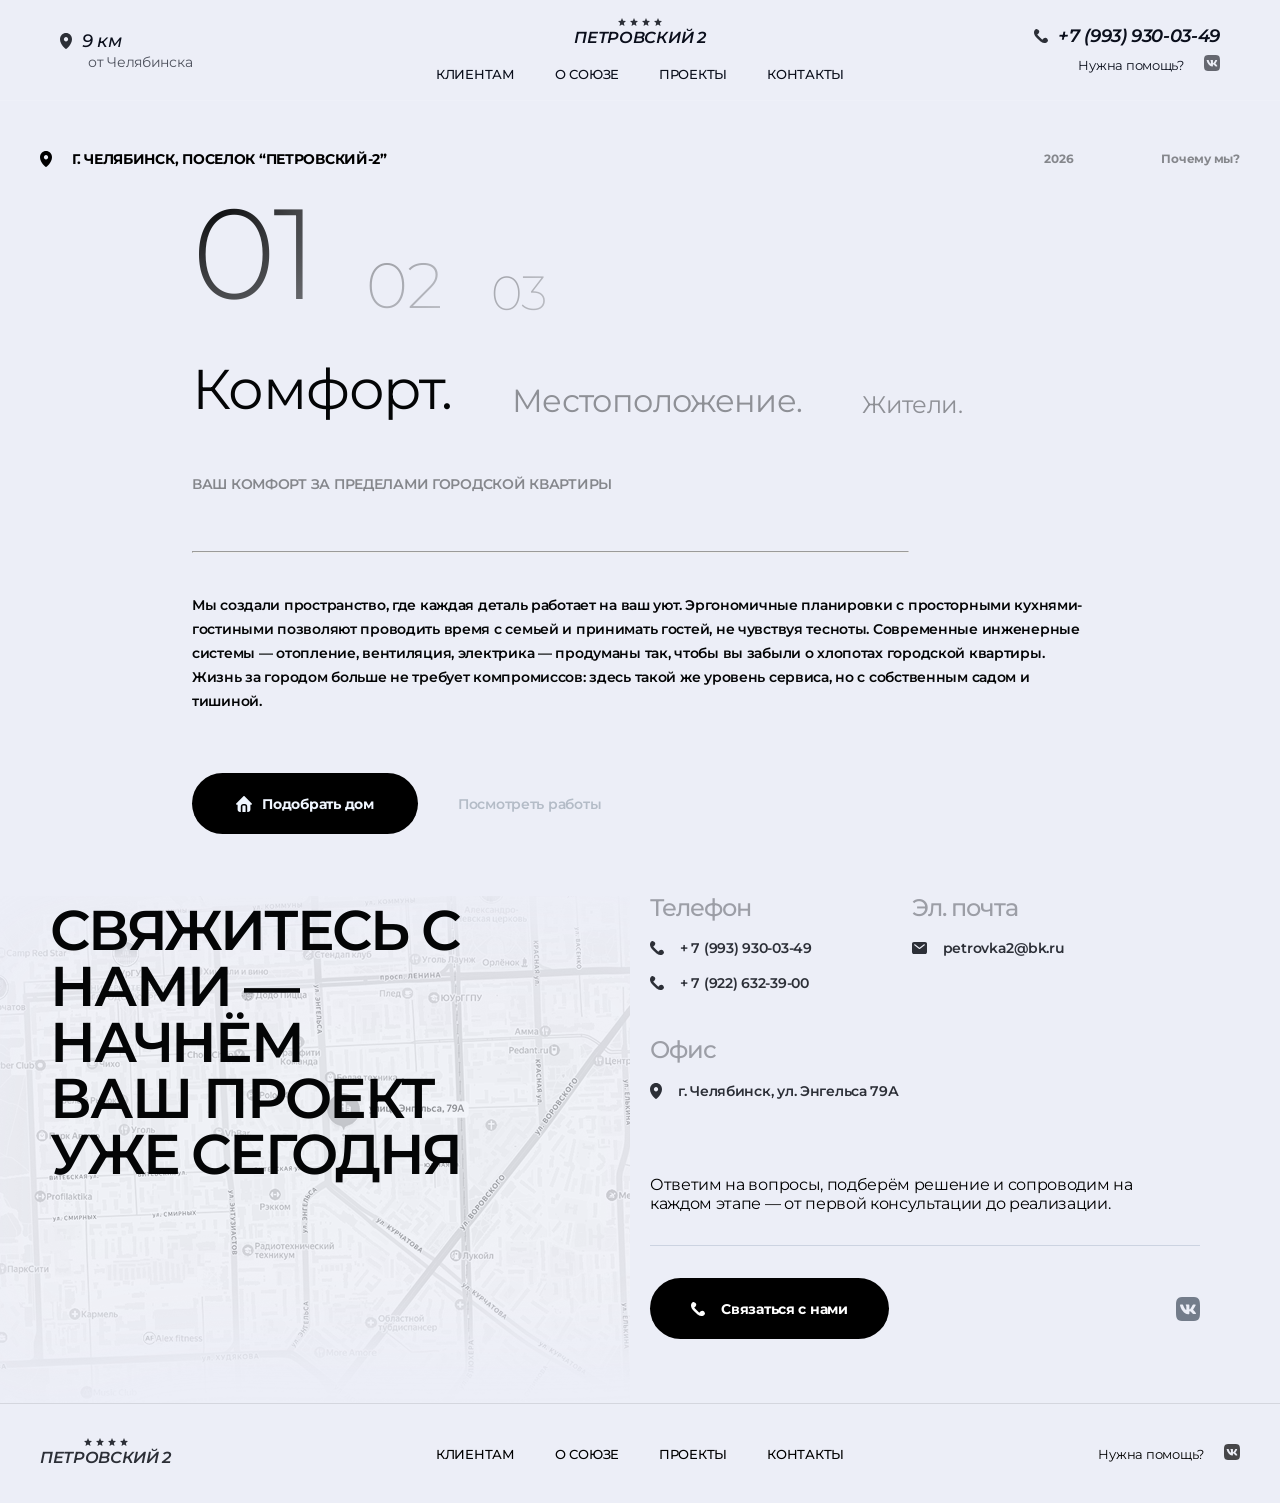
==== commit 403157d4: "add contact block in about page" ====
--- a/about.html
+++ b/about.html
@@ -166,8 +166,107 @@
 
  
     </section>
+<section class="about-text-block">
 
     
+</section>
+     <section class="details">
+        <section id="contact" class="contact-form">
+            <div class="contact-text">
+                <h1>СВЯЖИТЕСЬ С <br> НАМИ — НАЧНЁМ <br> ВАШ ПРОЕКТ УЖЕ СЕГОДНЯ</h1>
+            </div>
+            <div class="contact-desc">
+                <div style="padding-bottom: 48px;" class="contact-row">
+                    <div class="contact-section">
+                        <div class="sec-desc"><span>Телефон</span></div>
+                        <div class="sec-desc">
+                            <p>
+                                <svg width="14" height="14" viewBox="0 0 14 14" fill="none"
+                                    xmlns="http://www.w3.org/2000/svg">
+                                    <path
+                                        d="M3.25111 5.65444L8.30978 10.6789C8.85189 10.0512 12.2842 6.37156 14 11.3976C14 11.3976 13.8196 14 10.1158 14C7.497 14 4.78722 10.8593 2.89022 9.06422C1.26467 7.53822 0 5.56422 0 3.76911C0 0.0902224 2.52933 0 2.52933 0C8.30978 1.974 3.25189 5.65444 3.25189 5.65444"
+                                        fill="#2C2F37" />
+                                </svg>
+                                 + 7 (993) 930-03-49
+
+                            </p>
+                        </div>
+                        <div class="sec-desc">
+                            <p>
+                                <svg width="14" height="14" viewBox="0 0 14 14" fill="none"
+                                    xmlns="http://www.w3.org/2000/svg">
+                                    <path
+                                        d="M3.25111 5.65444L8.30978 10.6789C8.85189 10.0512 12.2842 6.37156 14 11.3976C14 11.3976 13.8196 14 10.1158 14C7.497 14 4.78722 10.8593 2.89022 9.06422C1.26467 7.53822 0 5.56422 0 3.76911C0 0.0902224 2.52933 0 2.52933 0C8.30978 1.974 3.25189 5.65444 3.25189 5.65444"
+                                        fill="#2C2F37" />
+                                </svg>
+                                 + 7 (922) 632-39-00                              
+                            </p>
+                        </div>
+                    </div>
+                    <div class="contact-section">
+                        <div class="sec-desc"><span>Эл. почта</span></div>
+                        <div class="sec-desc">
+                            <p>
+                                <svg width="15" height="12" viewBox="0 0 15 12" fill="none"
+                                    xmlns="http://www.w3.org/2000/svg">
+                                    <path
+                                        d="M13.125 0H1.875C1.37788 0.000541441 0.901278 0.201851 0.549762 0.559758C0.198247 0.917665 0.000531772 1.40293 0 1.90909V10.0909C0.000531772 10.5971 0.198247 11.0823 0.549762 11.4402C0.901278 11.7981 1.37788 11.9995 1.875 12H13.125C13.6221 11.9995 14.0987 11.7981 14.4502 11.4402C14.8018 11.0823 14.9995 10.5971 15 10.0909V1.90909C14.9995 1.40293 14.8018 0.917665 14.4502 0.559758C14.0987 0.201851 13.6221 0.000541441 13.125 0ZM12.6502 3.15784L7.82879 6.97602C7.73478 7.05044 7.61909 7.09084 7.5 7.09084C7.38091 7.09084 7.26522 7.05044 7.17121 6.97602L2.34978 3.15784C2.29313 3.11428 2.24555 3.0597 2.2098 2.99726C2.17405 2.93482 2.15085 2.86576 2.14153 2.79411C2.13222 2.72246 2.13699 2.64964 2.15556 2.57988C2.17413 2.51012 2.20613 2.44481 2.2497 2.38776C2.29327 2.3307 2.34754 2.28302 2.40937 2.24751C2.47119 2.21199 2.53933 2.18934 2.60983 2.18087C2.68032 2.17239 2.75177 2.17827 2.82002 2.19816C2.88826 2.21804 2.95195 2.25154 3.00737 2.2967L7.5 5.85443L11.9926 2.2967C12.105 2.21033 12.2462 2.17244 12.3857 2.19124C12.5253 2.21005 12.652 2.28402 12.7384 2.39718C12.8248 2.51033 12.864 2.65357 12.8475 2.79592C12.831 2.93826 12.7601 3.06828 12.6502 3.15784Z"
+                                        fill="#2C2F37" />
+                                </svg>
+                                petrovka2@bk.ru
+                            </p>
+                        </div>
+                    </div>
+                </div>
+                <div style="padding-bottom: 76px;" class="contact-row">
+                    <div class="contact-section">
+                        <div class="sec-desc"><span>Офис</span></div>
+                        <div class="sec-desc">
+                            <p>
+                                <svg width="12" height="16" viewBox="0 0 12 16" fill="none"
+                                    xmlns="http://www.w3.org/2000/svg">
+                                    <path fill-rule="evenodd" clip-rule="evenodd"
+                                        d="M6.24686 15.919L6.24857 15.9181L6.25286 15.915L6.26571 15.9048L6.31629 15.867C6.35971 15.8341 6.42114 15.7861 6.50057 15.723C6.65829 15.5977 6.882 15.4132 7.149 15.1763C7.84989 14.555 8.50527 13.8806 9.10971 13.1585C10.5274 11.458 12 9.0313 12 6.25613C12 4.59832 11.3683 3.00717 10.2437 1.83382C9.6879 1.25305 9.0268 0.792033 8.29849 0.477308C7.57017 0.162584 6.78902 0.000368273 6 0C5.21101 0.000310056 4.42988 0.162456 3.70156 0.477103C2.97325 0.791751 2.31214 1.25269 1.75629 1.83337C0.630729 3.00949 -0.000615818 4.59954 4.5074e-07 6.25657C4.5074e-07 9.0313 1.47257 11.458 2.89029 13.1585C3.49473 13.8806 4.15011 14.555 4.851 15.1763C5.11843 15.4132 5.34171 15.5977 5.49943 15.723C5.5768 15.7848 5.65495 15.8455 5.73386 15.9052L5.74757 15.915L5.75143 15.9181L5.75314 15.919C5.901 16.027 6.099 16.027 6.24686 15.919ZM8.14286 6.22235C8.14286 6.81173 7.91709 7.37698 7.51523 7.79373C7.11337 8.21049 6.56832 8.44462 6 8.44462C5.43168 8.44462 4.88663 8.21049 4.48477 7.79373C4.08291 7.37698 3.85714 6.81173 3.85714 6.22235C3.85714 5.63297 4.08291 5.06773 4.48477 4.65097C4.88663 4.23421 5.43168 4.00008 6 4.00008C6.56832 4.00008 7.11337 4.23421 7.51523 4.65097C7.91709 5.06773 8.14286 5.63297 8.14286 6.22235Z"
+                                        fill="#2C2F37" />
+                                </svg>
+                                г. Челябинск, ул. Энгельса 79А
+                            </p>
+                        </div>
+                    </div>
+                </div>
+                <div style="padding-bottom: 32px; border-bottom: 1px solid rgba(94, 114, 145, 0.22);"
+                    class="contact-row">
+                    <span>Ответим на вопросы, подберём решение и сопроводим на <br> каждом этапе —
+                        от первой консультации до реализации.</span>
+                </div>
+                <div class="contact-row-mobile">
+                    <span>Ответим на вопросы, подберём решение и сопроводим на <br> каждом этапе —
+                        от первой консультации до реализации.</span>
+                </div>
+                <div style="padding-top: 32px; justify-content: space-between; padding-bottom: 64px;"
+                    class="contact-row">
+                    <a style="text-decoration: none;" href="tel:+79939300349" class="contact-btn-dark">
+                        <svg width="14" height="14" viewBox="0 0 14 14" fill="none" xmlns="http://www.w3.org/2000/svg">
+                            <path
+                                d="M3.25111 5.65444L8.30978 10.6789C8.85189 10.0512 12.2842 6.37156 14 11.3976C14 11.3976 13.8196 14 10.1158 14C7.497 14 4.78722 10.8593 2.89022 9.06422C1.26467 7.53822 0 5.56422 0 3.76911C0 0.0902224 2.52933 0 2.52933 0C8.30978 1.974 3.25189 5.65444 3.25189 5.65444"
+                                fill="#FFFFFF" />
+                        </svg>
+                        Связаться с нами
+                    </a>
+                    <div class="help-icons">
+                        <a href="https://vk.ru/m.petrovka2" target="_blank">
+                            <svg width="24" height="24" viewBox="0 0 16 16" fill="none"
+                                xmlns="http://www.w3.org/2000/svg">
+                                <path
+                                    d="M10.4584 0H5.5504C1.0656 0 0 1.0664 0 5.5416V10.4504C0 14.9336 1.0584 16 5.5416 16H10.4504C14.9336 16 16 14.9416 16 10.4584V5.5504C16 1.0656 14.9416 0 10.4584 0ZM12.9168 11.416H11.7496C11.308 11.416 11.1752 11.0584 10.3832 10.2664C9.692 9.6 9.4 9.5168 9.2248 9.5168C8.9832 9.5168 8.9168 9.5832 8.9168 9.9168V10.9664C8.9168 11.2504 8.8248 11.4168 8.0832 11.4168C7.3636 11.3679 6.66586 11.149 6.04728 10.7781C5.4287 10.4073 4.90693 9.89491 4.5248 9.2832C3.61788 8.15561 2.98722 6.83156 2.6832 5.4168C2.6832 5.2416 2.7496 5.0832 3.0832 5.0832H4.2504C4.5504 5.0832 4.6584 5.2168 4.7752 5.5248C5.3416 7.192 6.308 8.6416 6.7 8.6416C6.8504 8.6416 6.916 8.5752 6.916 8.2V6.4832C6.8664 5.7 6.4504 5.6336 6.4504 5.3504C6.45574 5.2757 6.48997 5.20603 6.54583 5.15614C6.60169 5.10626 6.67478 5.0801 6.7496 5.0832H8.5832C8.8336 5.0832 8.9168 5.208 8.9168 5.508V7.8248C8.9168 8.0752 9.0248 8.1584 9.1 8.1584C9.2504 8.1584 9.3664 8.0752 9.6416 7.8C10.2327 7.07915 10.7156 6.27606 11.0752 5.416C11.1122 5.31284 11.1818 5.22455 11.2734 5.16449C11.3651 5.10444 11.4739 5.0759 11.5832 5.0832H12.7504C13.1 5.0832 13.1744 5.2584 13.1 5.508C12.6756 6.45876 12.1505 7.36125 11.5336 8.2C11.408 8.392 11.3576 8.492 11.5336 8.7168C11.6496 8.892 12.0584 9.2336 12.3336 9.5584C12.7334 9.95744 13.0655 10.419 13.3168 10.9248C13.4168 11.2496 13.2496 11.416 12.9168 11.416Z"
+                                    fill="currentColor" />
+                            </svg>
+                        </a>
+                    </div>
+                </div>
+            </div>
+        </section>
+    </section>
 
     <!-- Футер -->
     <footer class="footer">
--- a/assets/styles/css/about.css
+++ b/assets/styles/css/about.css
@@ -3157,3 +3157,46 @@
     transition: width 10s linear; /* 10s должно совпадать с вашим JS intervalTime */
 }
 
+@media screen and (max-width: 768px) {
+    .contact-btn-dark {
+        width: 233px !important;
+    }
+}.contact-btn-dark {
+    width: 233px;
+    height: 61px;
+    display: flex;
+    align-items: center;
+    justify-content: center;
+    gap: 16px;
+    background: #000000;
+    border-radius: 64px;
+    font-weight: 700;
+    font-size: 14px;
+    line-height: 14px;
+    color: #ffffff;
+    border: none;
+}.contact-btn-dark {
+    flex-shrink: 0;
+    width: 239px;
+    height: 61px;
+    background: #000000;
+    border-radius: 64px;
+    gap: 16px;
+    font-family: 'Montserrat';
+    font-style: normal;
+    font-weight: 700;
+    font-size: 14px;
+    line-height: 14px;
+    text-align: center;
+    align-items: center;
+    justify-content: center;
+    display: flex;
+    flex-direction: row;
+    border: none;
+    color: #ffffff;
+    cursor: pointer;
+}
+
+.contact-btn-dark svg {
+    fill: #ffffff;
+}
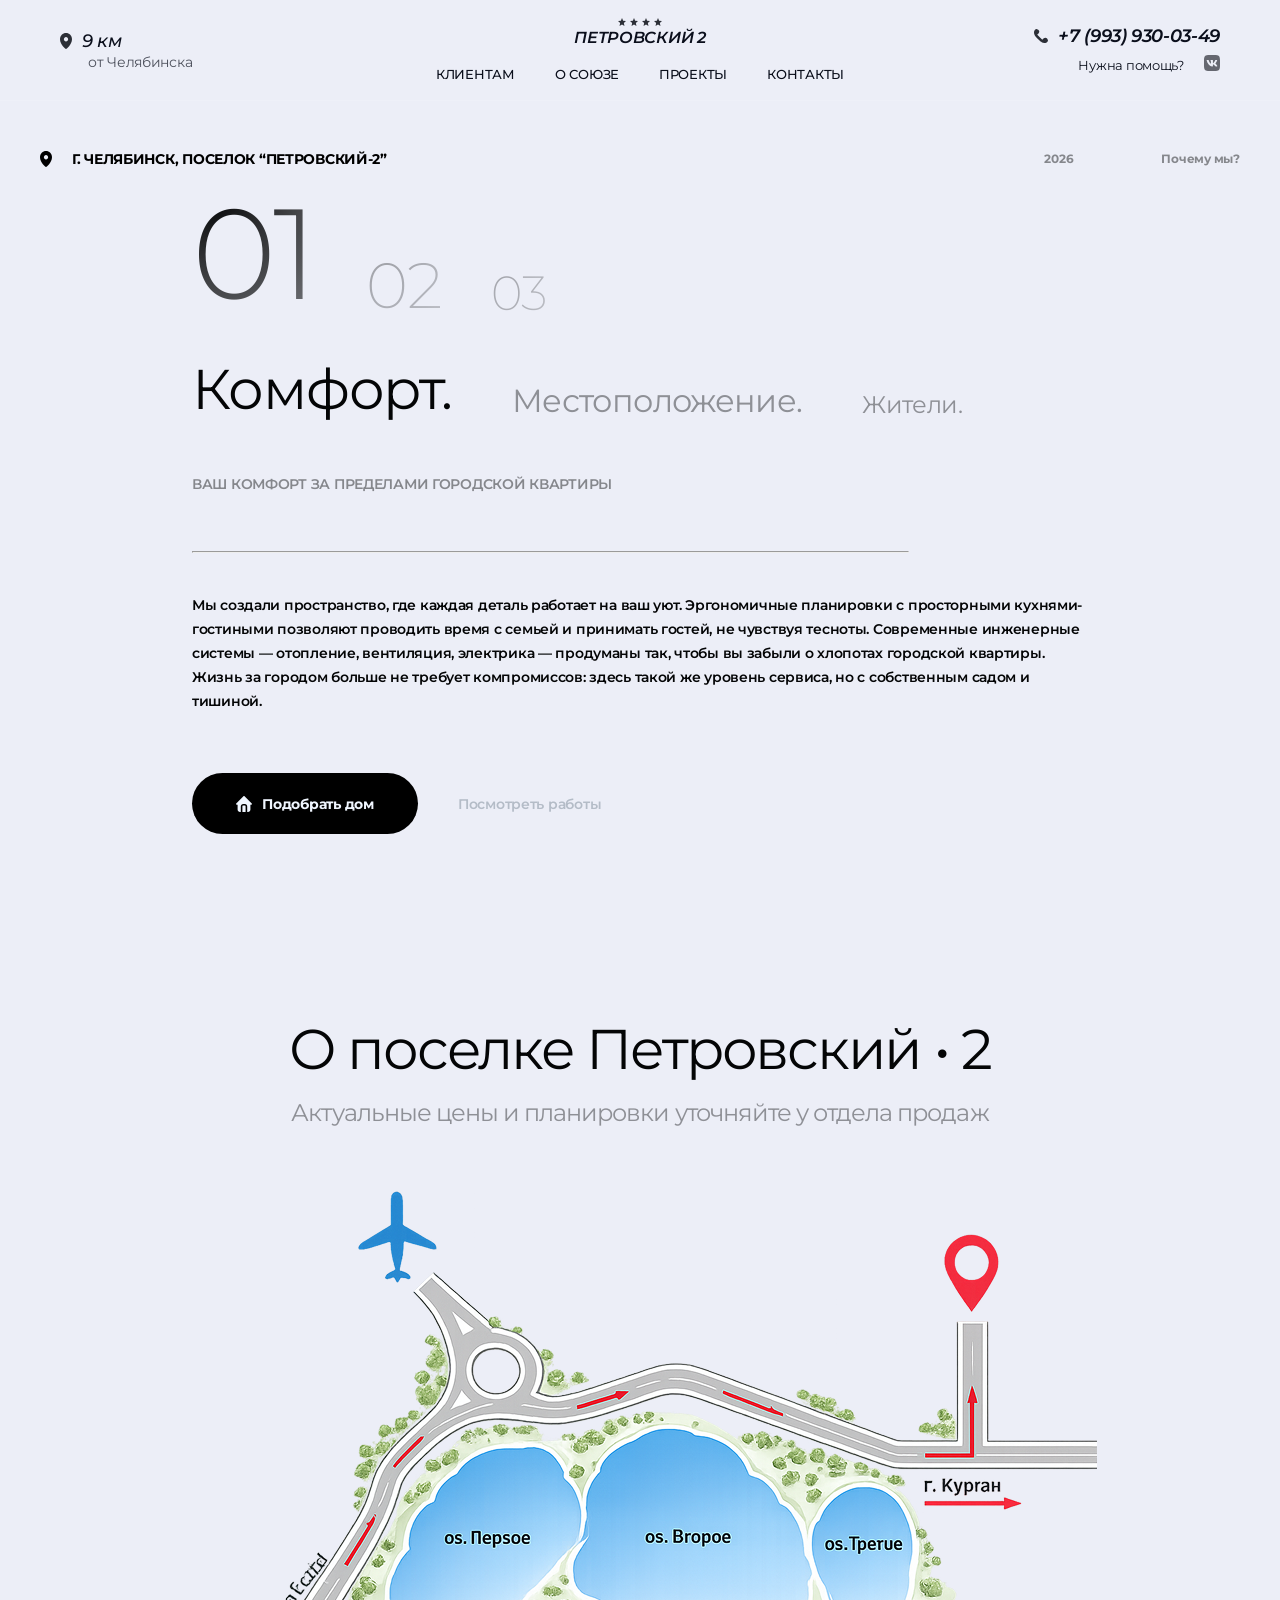
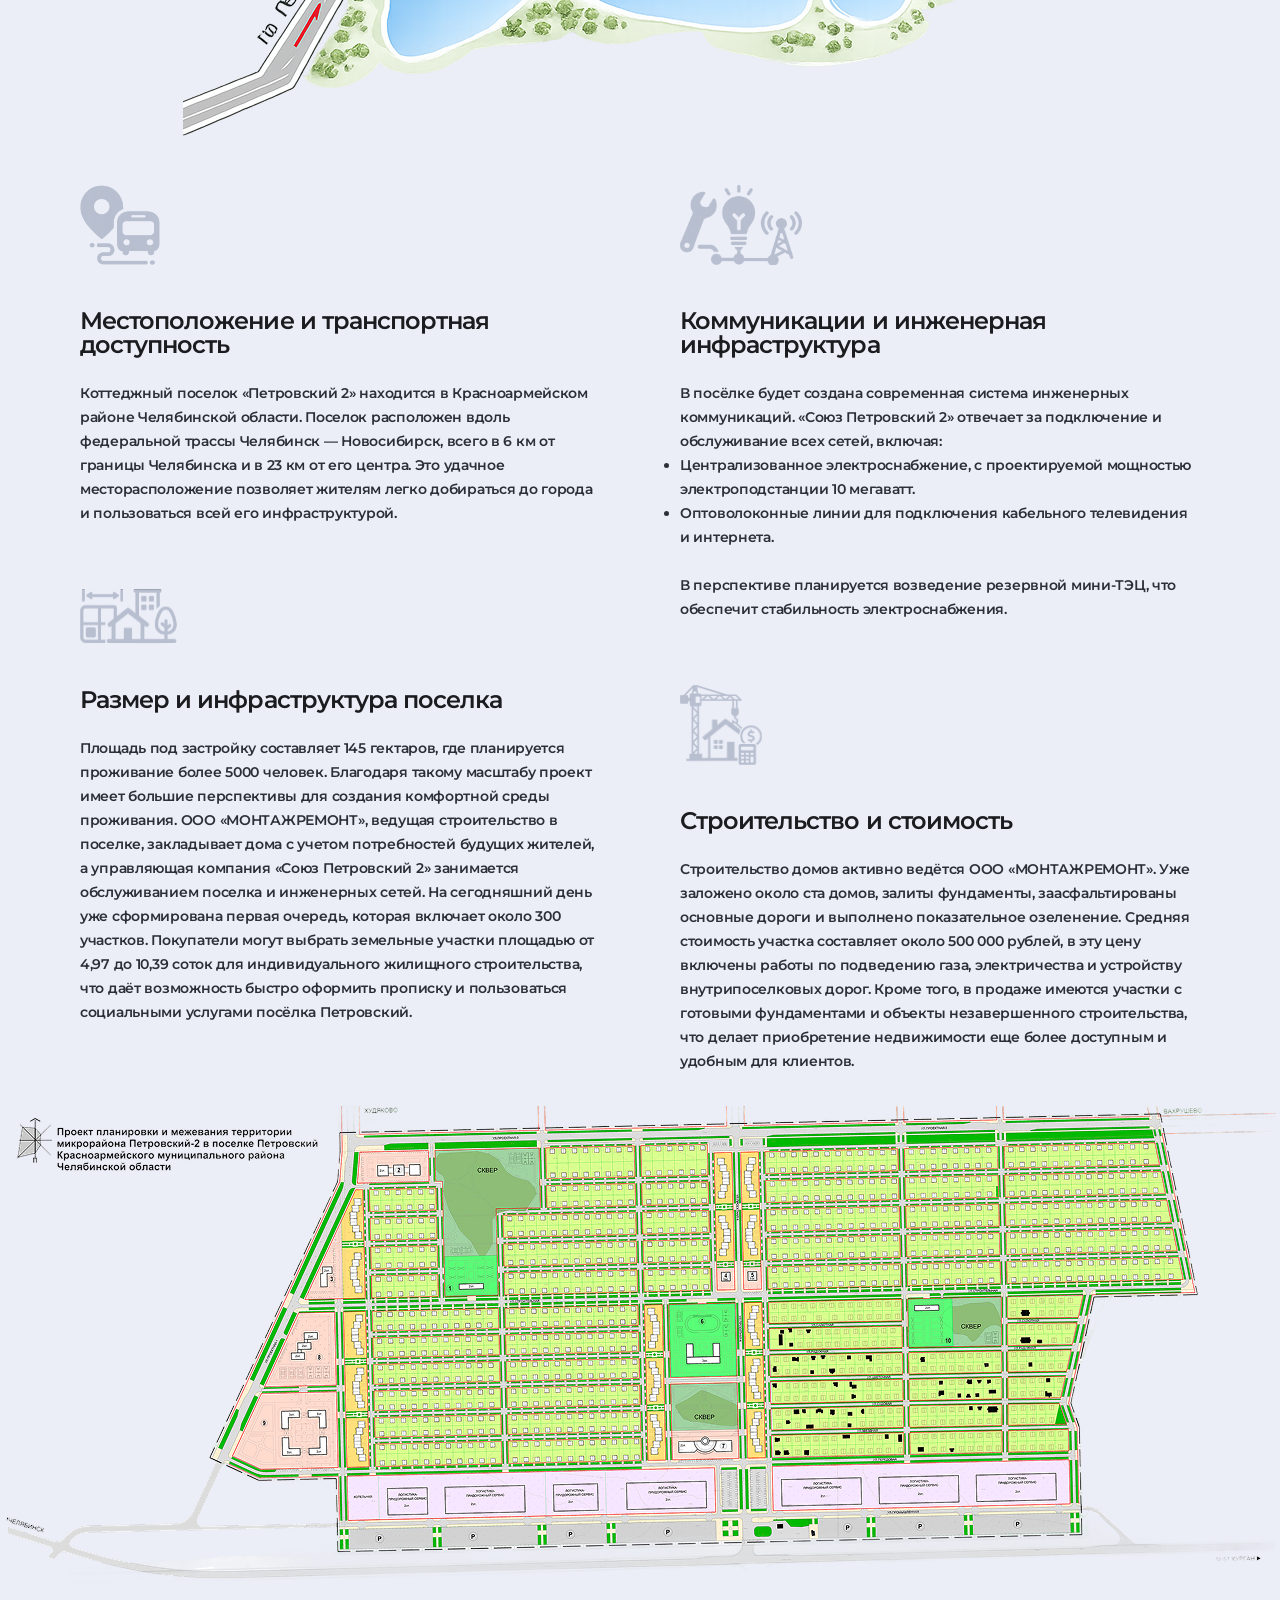
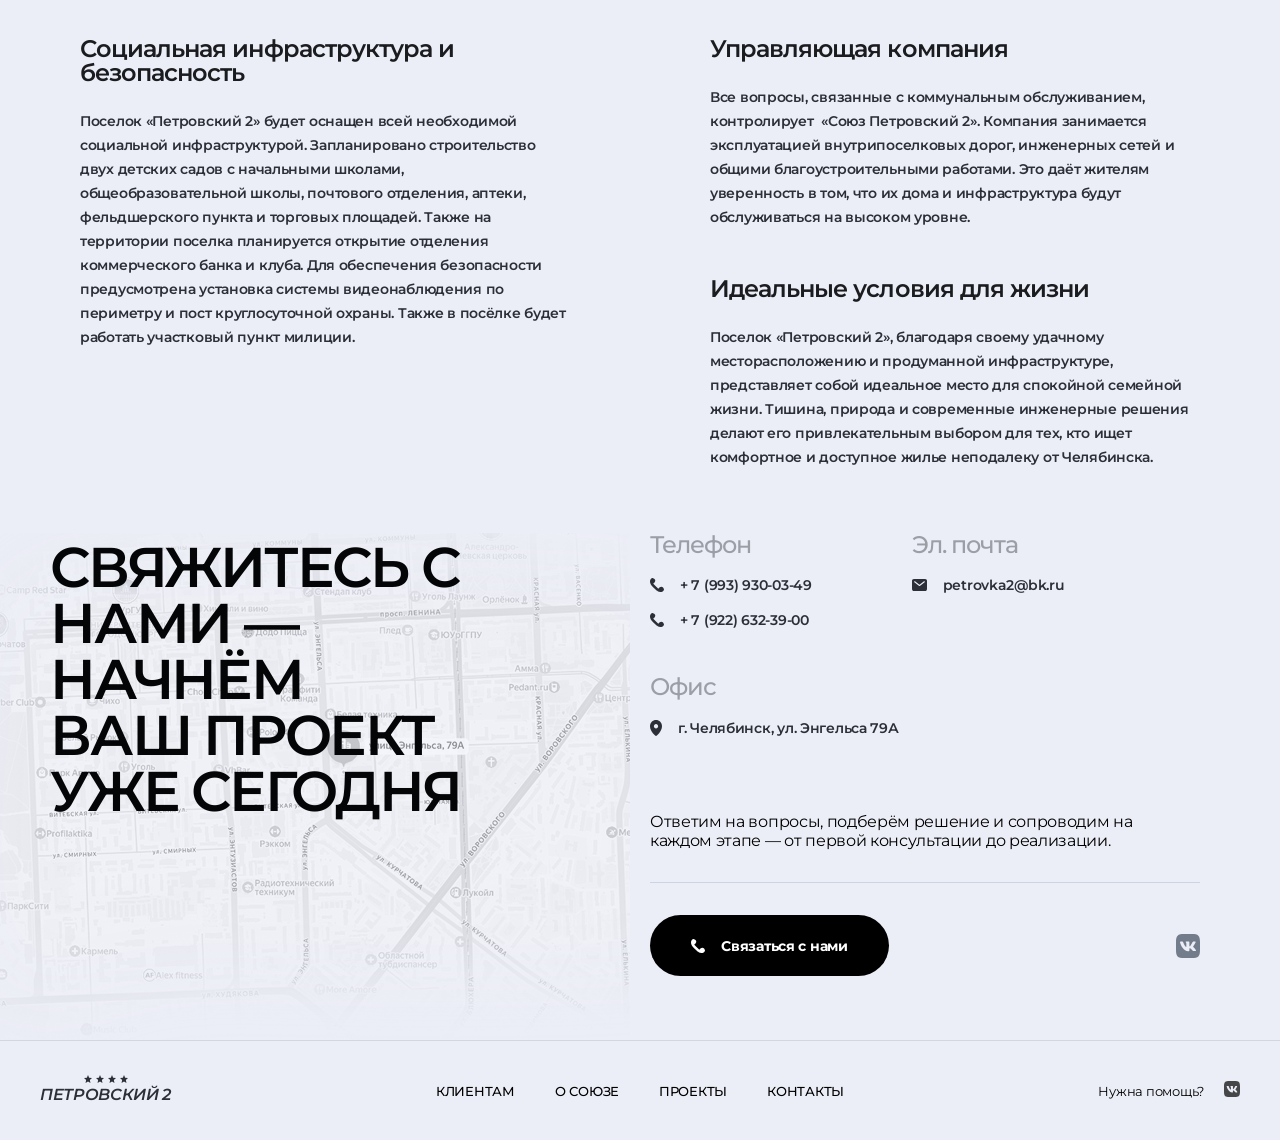
==== commit 4cda3ddb: "about page add texts block" ====
--- a/about.html
+++ b/about.html
@@ -1,711 +1,1240 @@
-<!DOCTYPE html>
+<!doctype html>
 <html lang="ru">
-
-<head>
-    <meta charset="UTF-8">
-    <meta name="viewport" content="width=device-width, initial-scale=1.0, maximum-scale=1.0, user-scalable=yes">
+  <head>
+    <meta charset="UTF-8" />
+    <meta
+      name="viewport"
+      content="width=device-width, initial-scale=1.0, maximum-scale=1.0, user-scalable=yes"
+    />
     <title>ПЕТРОВСКИЙ 2</title>
-    <link rel="stylesheet" href="assets/styles/css/about.css">
-    <link rel="preconnect" href="https://fonts.googleapis.com">
-    <link rel="preconnect" href="https://fonts.gstatic.com" crossorigin>
+    <link rel="stylesheet" href="assets/styles/css/about.css" />
+    <link rel="preconnect" href="https://fonts.googleapis.com" />
+    <link rel="preconnect" href="https://fonts.gstatic.com" crossorigin />
     <link
-        href="https://fonts.googleapis.com/css2?family=Montserrat:wght@100;200;300;400;500;600;700;800;900&family=Montserrat+Alternates:wght@100;200;300;400;500;600;700;800;900&display=swap"
-        rel="stylesheet">
+      href="https://fonts.googleapis.com/css2?family=Montserrat:wght@100;200;300;400;500;600;700;800;900&family=Montserrat+Alternates:wght@100;200;300;400;500;600;700;800;900&display=swap"
+      rel="stylesheet"
+    />
     <!-- <link rel="stylesheet" href="assets/styles/css/cursor.css"> -->
-      <link rel="icon" href="favicon.ico">
-</head>
-
-<body>
-
+    <link rel="icon" href="favicon.ico" />
+  </head>
+
+  <body>
     <!-- Модальное окно для фото на весь экран -->
     <div id="imageModal" class="modal">
-        <span class="modal-close">&times;</span>
-        <img id="modalImage" src="" alt="Полноэкранное фото">
+      <span class="modal-close">&times;</span>
+      <img id="modalImage" src="" alt="Полноэкранное фото" />
     </div>
     <!-- Блок 1: Герой (Hero) -->
     <section class="hero">
-        <header class="hero__header">
-            <div class="hero__location mobile-hidden">
-                <div class="hero__distance">
-                    <svg width="12" height="16" viewBox="0 0 12 16" fill="#2C2F37" xmlns="http://www.w3.org/2000/svg">
-                        <path fill-rule="evenodd" clip-rule="evenodd"
-                            d="M6.24686 15.919L6.24857 15.9181L6.25286 15.915L6.26571 15.9048L6.31629 15.867C6.35971 15.8341 6.42114 15.7861 6.50057 15.723C6.65829 15.5977 6.882 15.4132 7.149 15.1763C7.84989 14.555 8.50527 13.8806 9.10971 13.1585C10.5274 11.458 12 9.0313 12 6.25613C12 4.59832 11.3683 3.00717 10.2437 1.83382C9.6879 1.25305 9.0268 0.792033 8.29849 0.477308C7.57017 0.162584 6.78902 0.000368273 6 0C5.21101 0.000310056 4.42988 0.162456 3.70156 0.477103C2.97325 0.791751 2.31214 1.25269 1.75629 1.83337C0.630729 3.00949 -0.000615818 4.59954 4.5074e-07 6.25657C4.5074e-07 9.0313 1.47257 11.458 2.89029 13.1585C3.49473 13.8806 4.15011 14.555 4.851 15.1763C5.11843 15.4132 5.34171 15.5977 5.49943 15.723C5.5768 15.7848 5.65495 15.8455 5.73386 15.9052L5.74757 15.915L5.75143 15.9181L5.75314 15.919C5.901 16.027 6.099 16.027 6.24686 15.919ZM8.14286 6.22235C8.14286 6.81173 7.91709 7.37698 7.51523 7.79373C7.11337 8.21049 6.56832 8.44462 6 8.44462C5.43168 8.44462 4.88663 8.21049 4.48477 7.79373C4.08291 7.37698 3.85714 6.81173 3.85714 6.22235C3.85714 5.63297 4.08291 5.06773 4.48477 4.65097C4.88663 4.23421 5.43168 4.00008 6 4.00008C6.56832 4.00008 7.11337 4.23421 7.51523 4.65097C7.91709 5.06773 8.14286 5.63297 8.14286 6.22235Z"
-                            fill="#2C2F37" />
-                    </svg>
-                    <span>9 км</span>
-                </div>
-                <span class="hero__city">от Челябинска</span>
+      <header class="hero__header">
+        <div class="hero__location mobile-hidden">
+          <div class="hero__distance">
+            <svg
+              width="12"
+              height="16"
+              viewBox="0 0 12 16"
+              fill="#2C2F37"
+              xmlns="http://www.w3.org/2000/svg"
+            >
+              <path
+                fill-rule="evenodd"
+                clip-rule="evenodd"
+                d="M6.24686 15.919L6.24857 15.9181L6.25286 15.915L6.26571 15.9048L6.31629 15.867C6.35971 15.8341 6.42114 15.7861 6.50057 15.723C6.65829 15.5977 6.882 15.4132 7.149 15.1763C7.84989 14.555 8.50527 13.8806 9.10971 13.1585C10.5274 11.458 12 9.0313 12 6.25613C12 4.59832 11.3683 3.00717 10.2437 1.83382C9.6879 1.25305 9.0268 0.792033 8.29849 0.477308C7.57017 0.162584 6.78902 0.000368273 6 0C5.21101 0.000310056 4.42988 0.162456 3.70156 0.477103C2.97325 0.791751 2.31214 1.25269 1.75629 1.83337C0.630729 3.00949 -0.000615818 4.59954 4.5074e-07 6.25657C4.5074e-07 9.0313 1.47257 11.458 2.89029 13.1585C3.49473 13.8806 4.15011 14.555 4.851 15.1763C5.11843 15.4132 5.34171 15.5977 5.49943 15.723C5.5768 15.7848 5.65495 15.8455 5.73386 15.9052L5.74757 15.915L5.75143 15.9181L5.75314 15.919C5.901 16.027 6.099 16.027 6.24686 15.919ZM8.14286 6.22235C8.14286 6.81173 7.91709 7.37698 7.51523 7.79373C7.11337 8.21049 6.56832 8.44462 6 8.44462C5.43168 8.44462 4.88663 8.21049 4.48477 7.79373C4.08291 7.37698 3.85714 6.81173 3.85714 6.22235C3.85714 5.63297 4.08291 5.06773 4.48477 4.65097C4.88663 4.23421 5.43168 4.00008 6 4.00008C6.56832 4.00008 7.11337 4.23421 7.51523 4.65097C7.91709 5.06773 8.14286 5.63297 8.14286 6.22235Z"
+                fill="#2C2F37"
+              />
+            </svg>
+            <span>9 км</span>
+          </div>
+          <span class="hero__city">от Челябинска</span>
+        </div>
+
+        <div class="hero__brand">
+          <div class="hero__social">
+            <svg
+              width="8"
+              height="8"
+              viewBox="0 0 8 8"
+              fill="none"
+              xmlns="http://www.w3.org/2000/svg"
+            >
+              <path
+                d="M1.5259 8L2.1822 5.04135L0 3.05221L2.8745 2.79048L4.00026 0L5.12603 2.78992L8 3.05165L5.8178 5.04079L6.47463 7.99944L4.00026 6.42907L1.5259 8Z"
+                fill="#2C2F37"
+              />
+            </svg>
+            <svg
+              width="8"
+              height="8"
+              viewBox="0 0 8 8"
+              fill="none"
+              xmlns="http://www.w3.org/2000/svg"
+            >
+              <path
+                d="M1.5259 8L2.1822 5.04135L0 3.05221L2.8745 2.79048L4.00026 0L5.12603 2.78992L8 3.05165L5.8178 5.04079L6.47463 7.99944L4.00026 6.42907L1.5259 8Z"
+                fill="#2C2F37"
+              />
+            </svg>
+            <svg
+              width="8"
+              height="8"
+              viewBox="0 0 8 8"
+              fill="none"
+              xmlns="http://www.w3.org/2000/svg"
+            >
+              <path
+                d="M1.5259 8L2.1822 5.04135L0 3.05221L2.8745 2.79048L4.00026 0L5.12603 2.78992L8 3.05165L5.8178 5.04079L6.47463 7.99944L4.00026 6.42907L1.5259 8Z"
+                fill="#2C2F37"
+              />
+            </svg>
+            <svg
+              width="8"
+              height="8"
+              viewBox="0 0 8 8"
+              fill="none"
+              xmlns="http://www.w3.org/2000/svg"
+            >
+              <path
+                d="M1.5259 8L2.1822 5.04135L0 3.05221L2.8745 2.79048L4.00026 0L5.12603 2.78992L8 3.05165L5.8178 5.04079L6.47463 7.99944L4.00026 6.42907L1.5259 8Z"
+                fill="#2C2F37"
+              />
+            </svg>
+          </div>
+          <div class="hero__logo"><a href="index.html">ПЕТРОВСКИЙ 2</a></div>
+          <nav class="hero__nav mobile-hidden">
+            <a href="#faq">КЛИЕНТАМ</a>
+            <a href="about.html">О СОЮЗЕ</a>
+            <a href="projects.html">ПРОЕКТЫ </a>
+            <a href="#contact">КОНТАКТЫ</a>
+          </nav>
+        </div>
+
+        <div class="hero__contacts">
+          <div class="hero__phone mobile-hidden">
+            <svg
+              width="14"
+              height="14"
+              viewBox="0 0 14 14"
+              fill="#2C2F37"
+              xmlns="http://www.w3.org/2000/svg"
+            >
+              <path
+                d="M3.25111 5.65444L8.30978 10.6789C8.85189 10.0512 12.2842 6.37156 14 11.3976C14 11.3976 13.8196 14 10.1158 14C7.497 14 4.78722 10.8593 2.89022 9.06422C1.26467 7.53822 0 5.56422 0 3.76911C0 0.0902224 2.52933 0 2.52933 0C8.30978 1.974 3.25189 5.65444 3.25189 5.65444"
+                fill="#2C2F37"
+              />
+            </svg>
+            <span>+7 (993) 930-03-49</span>
+          </div>
+          <div class="hero__help mobile-hidden">
+            <span>Нужна помощь?</span>
+            <div class="hero__help-icons">
+              <a href="https://vk.ru/m.petrovka2" target="_blank"
+                ><svg
+                  width="16"
+                  height="16"
+                  viewBox="0 0 16 16"
+                  fill="#2C2F37"
+                  xmlns="http://www.w3.org/2000/svg"
+                >
+                  <path
+                    d="M10.4584 0H5.5504C1.0656 0 0 1.0664 0 5.5416V10.4504C0 14.9336 1.0584 16 5.5416 16H10.4504C14.9336 16 16 14.9416 16 10.4584V5.5504C16 1.0656 14.9416 0 10.4584 0ZM12.9168 11.416H11.7496C11.308 11.416 11.1752 11.0584 10.3832 10.2664C9.692 9.6 9.4 9.5168 9.2248 9.5168C8.9832 9.5168 8.9168 9.5832 8.9168 9.9168V10.9664C8.9168 11.2504 8.8248 11.4168 8.0832 11.4168C7.3636 11.3679 6.66586 11.149 6.04728 10.7781C5.4287 10.4073 4.90693 9.89491 4.5248 9.2832C3.61788 8.15561 2.98722 6.83156 2.6832 5.4168C2.6832 5.2416 2.7496 5.0832 3.0832 5.0832H4.2504C4.5504 5.0832 4.6584 5.2168 4.7752 5.5248C5.3416 7.192 6.308 8.6416 6.7 8.6416C6.8504 8.6416 6.916 8.5752 6.916 8.2V6.4832C6.8664 5.7 6.4504 5.6336 6.4504 5.3504C6.45574 5.2757 6.48997 5.20603 6.54583 5.15614C6.60169 5.10626 6.67478 5.0801 6.7496 5.0832H8.5832C8.8336 5.0832 8.9168 5.208 8.9168 5.508V7.8248C8.9168 8.0752 9.0248 8.1584 9.1 8.1584C9.2504 8.1584 9.3664 8.0752 9.6416 7.8C10.2327 7.07915 10.7156 6.27606 11.0752 5.416C11.1122 5.31284 11.1818 5.22455 11.2734 5.16449C11.3651 5.10444 11.4739 5.0759 11.5832 5.0832H12.7504C13.1 5.0832 13.1744 5.2584 13.1 5.508C12.6756 6.45876 12.1505 7.36125 11.5336 8.2C11.408 8.392 11.3576 8.492 11.5336 8.7168C11.6496 8.892 12.0584 9.2336 12.3336 9.5584C12.7334 9.95744 13.0655 10.419 13.3168 10.9248C13.4168 11.2496 13.2496 11.416 12.9168 11.416Z"
+                    fill="#2C2F37"
+                  /></svg
+              ></a>
             </div>
-
-            <div class="hero__brand">
-               
-                <div class="hero__social">
-                    <svg width="8" height="8" viewBox="0 0 8 8" fill="none" xmlns="http://www.w3.org/2000/svg">
-                        <path
-                            d="M1.5259 8L2.1822 5.04135L0 3.05221L2.8745 2.79048L4.00026 0L5.12603 2.78992L8 3.05165L5.8178 5.04079L6.47463 7.99944L4.00026 6.42907L1.5259 8Z"
-                            fill="#2C2F37" />
-                    </svg>
-                    <svg width="8" height="8" viewBox="0 0 8 8" fill="none" xmlns="http://www.w3.org/2000/svg">
-                        <path
-                            d="M1.5259 8L2.1822 5.04135L0 3.05221L2.8745 2.79048L4.00026 0L5.12603 2.78992L8 3.05165L5.8178 5.04079L6.47463 7.99944L4.00026 6.42907L1.5259 8Z"
-                            fill="#2C2F37" />
-                    </svg>
-                    <svg width="8" height="8" viewBox="0 0 8 8" fill="none" xmlns="http://www.w3.org/2000/svg">
-                        <path
-                            d="M1.5259 8L2.1822 5.04135L0 3.05221L2.8745 2.79048L4.00026 0L5.12603 2.78992L8 3.05165L5.8178 5.04079L6.47463 7.99944L4.00026 6.42907L1.5259 8Z"
-                            fill="#2C2F37" />
-                    </svg>
-                    <svg width="8" height="8" viewBox="0 0 8 8" fill="none" xmlns="http://www.w3.org/2000/svg">
-                        <path
-                            d="M1.5259 8L2.1822 5.04135L0 3.05221L2.8745 2.79048L4.00026 0L5.12603 2.78992L8 3.05165L5.8178 5.04079L6.47463 7.99944L4.00026 6.42907L1.5259 8Z"
-                            fill="#2C2F37" />
-                    </svg>
-                </div>
-                <div class="hero__logo"><a href="index.html">ПЕТРОВСКИЙ 2</a></div>
-                <nav class="hero__nav mobile-hidden">
-                    <a href="#faq">КЛИЕНТАМ</a>
-                    <a href="about.html">О СОЮЗЕ</a>
-                    <a href="projects.html">ПРОЕКТЫ </a>
-                    <a href="#contact">КОНТАКТЫ</a>
-                </nav>
-            </div>
-
-            <div class="hero__contacts">
-                <div class="hero__phone mobile-hidden">
-                    <svg width="14" height="14" viewBox="0 0 14 14" fill="#2C2F37" xmlns="http://www.w3.org/2000/svg">
-                        <path
-                            d="M3.25111 5.65444L8.30978 10.6789C8.85189 10.0512 12.2842 6.37156 14 11.3976C14 11.3976 13.8196 14 10.1158 14C7.497 14 4.78722 10.8593 2.89022 9.06422C1.26467 7.53822 0 5.56422 0 3.76911C0 0.0902224 2.52933 0 2.52933 0C8.30978 1.974 3.25189 5.65444 3.25189 5.65444"
-                            fill="#2C2F37" />
-                    </svg>
-                    <span>+7 (993) 930-03-49</span>
-                </div>
-                <div class="hero__help mobile-hidden">
-                    <span>Нужна помощь?</span>
-                    <div class="hero__help-icons">
-                        <a href="https://vk.ru/m.petrovka2" target="_blank"><svg width="16" height="16" viewBox="0 0 16 16" fill="#2C2F37"
-                                xmlns="http://www.w3.org/2000/svg">
-                                <path
-                                    d="M10.4584 0H5.5504C1.0656 0 0 1.0664 0 5.5416V10.4504C0 14.9336 1.0584 16 5.5416 16H10.4504C14.9336 16 16 14.9416 16 10.4584V5.5504C16 1.0656 14.9416 0 10.4584 0ZM12.9168 11.416H11.7496C11.308 11.416 11.1752 11.0584 10.3832 10.2664C9.692 9.6 9.4 9.5168 9.2248 9.5168C8.9832 9.5168 8.9168 9.5832 8.9168 9.9168V10.9664C8.9168 11.2504 8.8248 11.4168 8.0832 11.4168C7.3636 11.3679 6.66586 11.149 6.04728 10.7781C5.4287 10.4073 4.90693 9.89491 4.5248 9.2832C3.61788 8.15561 2.98722 6.83156 2.6832 5.4168C2.6832 5.2416 2.7496 5.0832 3.0832 5.0832H4.2504C4.5504 5.0832 4.6584 5.2168 4.7752 5.5248C5.3416 7.192 6.308 8.6416 6.7 8.6416C6.8504 8.6416 6.916 8.5752 6.916 8.2V6.4832C6.8664 5.7 6.4504 5.6336 6.4504 5.3504C6.45574 5.2757 6.48997 5.20603 6.54583 5.15614C6.60169 5.10626 6.67478 5.0801 6.7496 5.0832H8.5832C8.8336 5.0832 8.9168 5.208 8.9168 5.508V7.8248C8.9168 8.0752 9.0248 8.1584 9.1 8.1584C9.2504 8.1584 9.3664 8.0752 9.6416 7.8C10.2327 7.07915 10.7156 6.27606 11.0752 5.416C11.1122 5.31284 11.1818 5.22455 11.2734 5.16449C11.3651 5.10444 11.4739 5.0759 11.5832 5.0832H12.7504C13.1 5.0832 13.1744 5.2584 13.1 5.508C12.6756 6.45876 12.1505 7.36125 11.5336 8.2C11.408 8.392 11.3576 8.492 11.5336 8.7168C11.6496 8.892 12.0584 9.2336 12.3336 9.5584C12.7334 9.95744 13.0655 10.419 13.3168 10.9248C13.4168 11.2496 13.2496 11.416 12.9168 11.416Z"
-                                    fill="#2C2F37" />
-                            </svg></a>
-                    </div>
-                </div>
-                <!-- Бургер-меню (видно только на мобилке) -->
-                <button class="hero__burger" aria-label="Меню">
-                    <span style="width: 50%;"></span>
-                    <span></span>
-                    <span style="display: flex; width: 50%; margin-left: auto;"></span>
-                </button>
-            </div>
-
-        </header>
-        
+          </div>
+          <!-- Бургер-меню (видно только на мобилке) -->
+          <button class="hero__burger" aria-label="Меню">
+            <span style="width: 50%"></span>
+            <span></span>
+            <span style="display: flex; width: 50%; margin-left: auto"></span>
+          </button>
+        </div>
+      </header>
     </section>
 
     <!-- Блок 2: О компании (About) -->
     <section id="faq" class="about">
-        <div class="about__header">
-            <div class="about__location">
-                <!-- SVG виден на мобилке над текстом -->
-                <svg width="12" height="16" viewBox="0 0 12 16" fill="none" xmlns="http://www.w3.org/2000/svg">
-                    <path fill-rule="evenodd" clip-rule="evenodd"
-                        d="M6.24686 15.919L6.24857 15.9181L6.25286 15.915L6.26571 15.9048L6.31629 15.867C6.35971 15.8341 6.42114 15.7861 6.50057 15.723C6.65829 15.5977 6.882 15.4132 7.149 15.1763C7.84989 14.555 8.50527 13.8806 9.10971 13.1585C10.5274 11.458 12 9.0313 12 6.25613C12 4.59832 11.3683 3.00717 10.2437 1.83382C9.6879 1.25305 9.0268 0.792033 8.29849 0.477308C7.57017 0.162584 6.78902 0.000368273 6 0C5.21101 0.000310056 4.42988 0.162456 3.70156 0.477103C2.97325 0.791751 2.31214 1.25269 1.75629 1.83337C0.630729 3.00949 -0.000615818 4.59954 4.5074e-07 6.25657C4.5074e-07 9.0313 1.47257 11.458 2.89029 13.1585C3.49473 13.8806 4.15011 14.555 4.851 15.1763C5.11843 15.4132 5.34171 15.5977 5.49943 15.723C5.5768 15.7848 5.65495 15.8455 5.73386 15.9052L5.74757 15.915L5.75143 15.9181L5.75314 15.919C5.901 16.027 6.099 16.027 6.24686 15.919ZM8.14286 6.22235C8.14286 6.81173 7.91709 7.37698 7.51523 7.79373C7.11337 8.21049 6.56832 8.44462 6 8.44462C5.43168 8.44462 4.88663 8.21049 4.48477 7.79373C4.08291 7.37698 3.85714 6.81173 3.85714 6.22235C3.85714 5.63297 4.08291 5.06773 4.48477 4.65097C4.88663 4.23421 5.43168 4.00008 6 4.00008C6.56832 4.00008 7.11337 4.23421 7.51523 4.65097C7.91709 5.06773 8.14286 5.63297 8.14286 6.22235Z"
-                        fill="#000" />
+      <div class="about__header">
+        <div class="about__location">
+          <!-- SVG виден на мобилке над текстом -->
+          <svg
+            width="12"
+            height="16"
+            viewBox="0 0 12 16"
+            fill="none"
+            xmlns="http://www.w3.org/2000/svg"
+          >
+            <path
+              fill-rule="evenodd"
+              clip-rule="evenodd"
+              d="M6.24686 15.919L6.24857 15.9181L6.25286 15.915L6.26571 15.9048L6.31629 15.867C6.35971 15.8341 6.42114 15.7861 6.50057 15.723C6.65829 15.5977 6.882 15.4132 7.149 15.1763C7.84989 14.555 8.50527 13.8806 9.10971 13.1585C10.5274 11.458 12 9.0313 12 6.25613C12 4.59832 11.3683 3.00717 10.2437 1.83382C9.6879 1.25305 9.0268 0.792033 8.29849 0.477308C7.57017 0.162584 6.78902 0.000368273 6 0C5.21101 0.000310056 4.42988 0.162456 3.70156 0.477103C2.97325 0.791751 2.31214 1.25269 1.75629 1.83337C0.630729 3.00949 -0.000615818 4.59954 4.5074e-07 6.25657C4.5074e-07 9.0313 1.47257 11.458 2.89029 13.1585C3.49473 13.8806 4.15011 14.555 4.851 15.1763C5.11843 15.4132 5.34171 15.5977 5.49943 15.723C5.5768 15.7848 5.65495 15.8455 5.73386 15.9052L5.74757 15.915L5.75143 15.9181L5.75314 15.919C5.901 16.027 6.099 16.027 6.24686 15.919ZM8.14286 6.22235C8.14286 6.81173 7.91709 7.37698 7.51523 7.79373C7.11337 8.21049 6.56832 8.44462 6 8.44462C5.43168 8.44462 4.88663 8.21049 4.48477 7.79373C4.08291 7.37698 3.85714 6.81173 3.85714 6.22235C3.85714 5.63297 4.08291 5.06773 4.48477 4.65097C4.88663 4.23421 5.43168 4.00008 6 4.00008C6.56832 4.00008 7.11337 4.23421 7.51523 4.65097C7.91709 5.06773 8.14286 5.63297 8.14286 6.22235Z"
+              fill="#000"
+            />
+          </svg>
+          <span><b>Г. ЧЕЛЯБИНСК,</b> ПОСЕЛОК “ПЕТРОВСКИЙ-2”</span>
+        </div>
+        <div class="about__years">
+          <span>2026</span>
+          <span>Почему мы?</span>
+        </div>
+      </div>
+
+      <div class="about__content">
+        <div class="about__numbers" id="aboutNumbersContainer">
+          <span class="about__number" id="about-number-1">01</span>
+          <span class="about__number" id="about-number-2">02</span>
+          <span class="about__number" id="about-number-3">03</span>
+        </div>
+        <div class="about__info">
+          <div class="about__titles" id="aboutTitlesContainer">
+            <h2 class="about__title" id="about-title-1">Комфорт.</h2>
+            <h3 class="about__subtitle" id="about-title-2">Местоположение.</h3>
+            <h3 class="about__subtitle" id="about-title-3">Жители.</h3>
+          </div>
+          <p class="about__caption" id="about-caption">
+            Ваш комфорт за пределами городской квартиры
+          </p>
+        </div>
+        <hr
+          style="background-color: #5e7291; width: 80%; height: 2px"
+          class="about__divider"
+        />
+        <p class="about__text" id="about-text">
+          Мы продумали всё до мелочей: от эргономичных планировок с просторными
+          кухнями-гостиными до <br />
+          современных инженерных систем. <br /><br /><br />
+          Жизнь в собственном доме больше не требует компромиссов с привычным
+          уровнем сервиса и уюта.
+        </p>
+        <div class="about__actions">
+          <a style="text-decoration: none" href="tel:+79939300349">
+            <button class="about__btn about__btn--primary">
+              <!-- SVG скрыт на мобилке -->
+              <img
+                class="mobile-hidden"
+                src="assets/svg/Vector (6).svg"
+                alt=""
+              />
+              Подобрать дом
+            </button></a
+          >
+          <a href="projects.html"
+            ><button class="about__btn about__btn--text">
+              Посмотреть работы
+            </button></a
+          >
+        </div>
+      </div>
+
+      <!-- Полоски слайдера для about (скрыты на мобилке) -->
+      <div class="about__slider-bars mobile-hidden">
+        <div class="about__slider-bar" data-about-index="0">
+          <div class="about__slider-progress"></div>
+        </div>
+        <div class="about__slider-bar" data-about-index="1">
+          <div class="about__slider-progress"></div>
+        </div>
+        <div class="about__slider-bar" data-about-index="2">
+          <div class="about__slider-progress"></div>
+        </div>
+      </div>
+    </section>
+    <section class="about-text-block-section">
+      <div class="about-text-block-main">
+        <h3>О поселке Петровский • 2</h3>
+        <span>Актуальные цены и планировки уточняйте у отдела продаж</span>
+      </div>
+
+      <div class="about-text-block-image">
+        <img src="assets/img/about-map.png" alt="" />
+      </div>
+      <div class="about-text-blocks">
+        <div class="about-text-block-left">
+          <div class="about-text-block">
+            <div class="about-text-block-svg-row">
+              <svg
+                width="80"
+                height="80"
+                viewBox="0 0 80 80"
+                fill="none"
+                xmlns="http://www.w3.org/2000/svg"
+                xmlns:xlink="http://www.w3.org/1999/xlink"
+              >
+                <mask
+                  id="mask0_444_63"
+                  style="mask-type: alpha"
+                  maskUnits="userSpaceOnUse"
+                  x="0"
+                  y="0"
+                  width="80"
+                  height="80"
+                >
+                  <rect width="80" height="80" fill="url(#pattern0_444_63)" />
+                </mask>
+                <g mask="url(#mask0_444_63)">
+                  <rect width="80" height="80" fill="url(#pattern1_444_63)" />
+                  <rect width="80" height="80" fill="#B7BECF" />
+                </g>
+                <defs>
+                  <pattern
+                    id="pattern0_444_63"
+                    patternContentUnits="objectBoundingBox"
+                    width="1"
+                    height="1"
+                  >
+                    <use
+                      xlink:href="#image0_444_63"
+                      transform="matrix(0.00175439 0 0 0.00171821 -0.778947 -0.443299)"
+                    />
+                  </pattern>
+                  <pattern
+                    id="pattern1_444_63"
+                    patternContentUnits="objectBoundingBox"
+                    width="1"
+                    height="1"
+                  >
+                    <use
+                      xlink:href="#image0_444_63"
+                      transform="matrix(0.00175439 0 0 0.00171821 -0.778947 -0.443299)"
+                    />
+                  </pattern>
+                  <image
+                    id="image0_444_63"
+                    width="1536"
+                    height="1024"
+                    preserveAspectRatio="none"
+                    xlink:href="[data-uri]